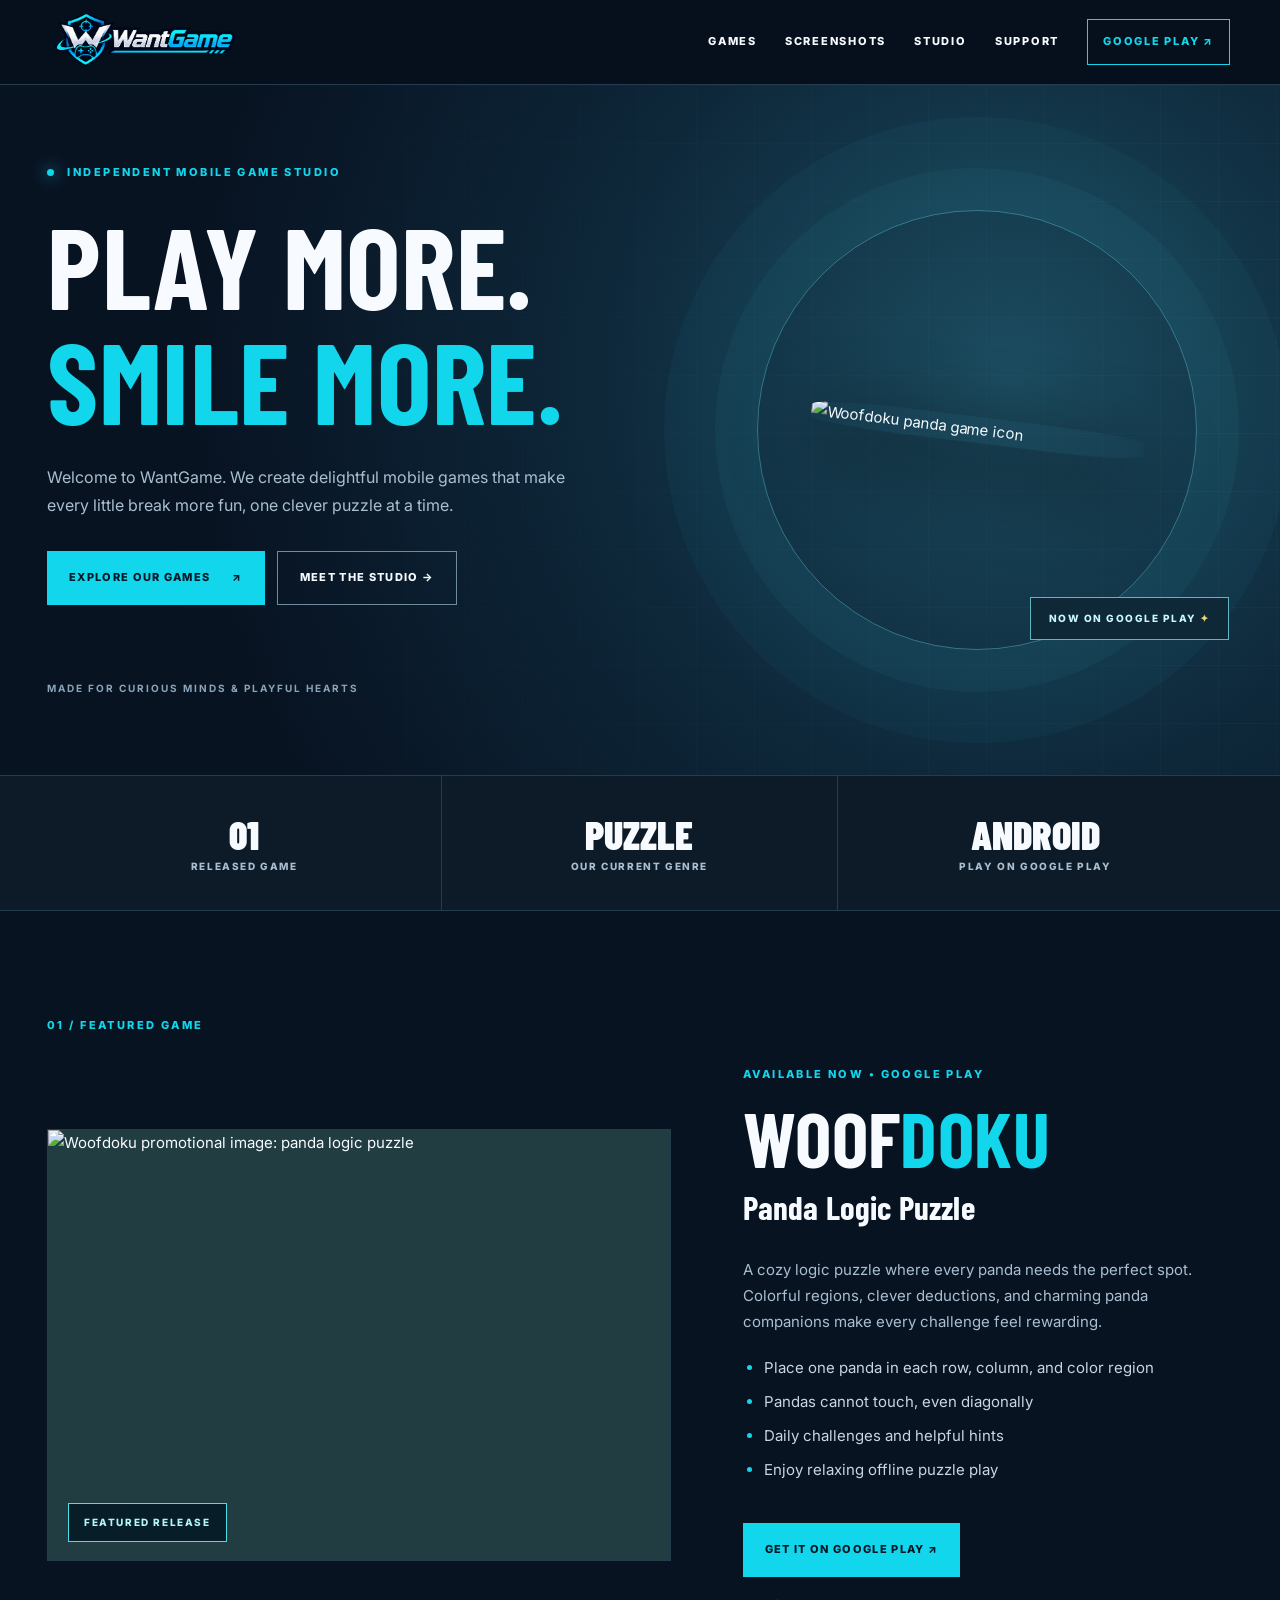
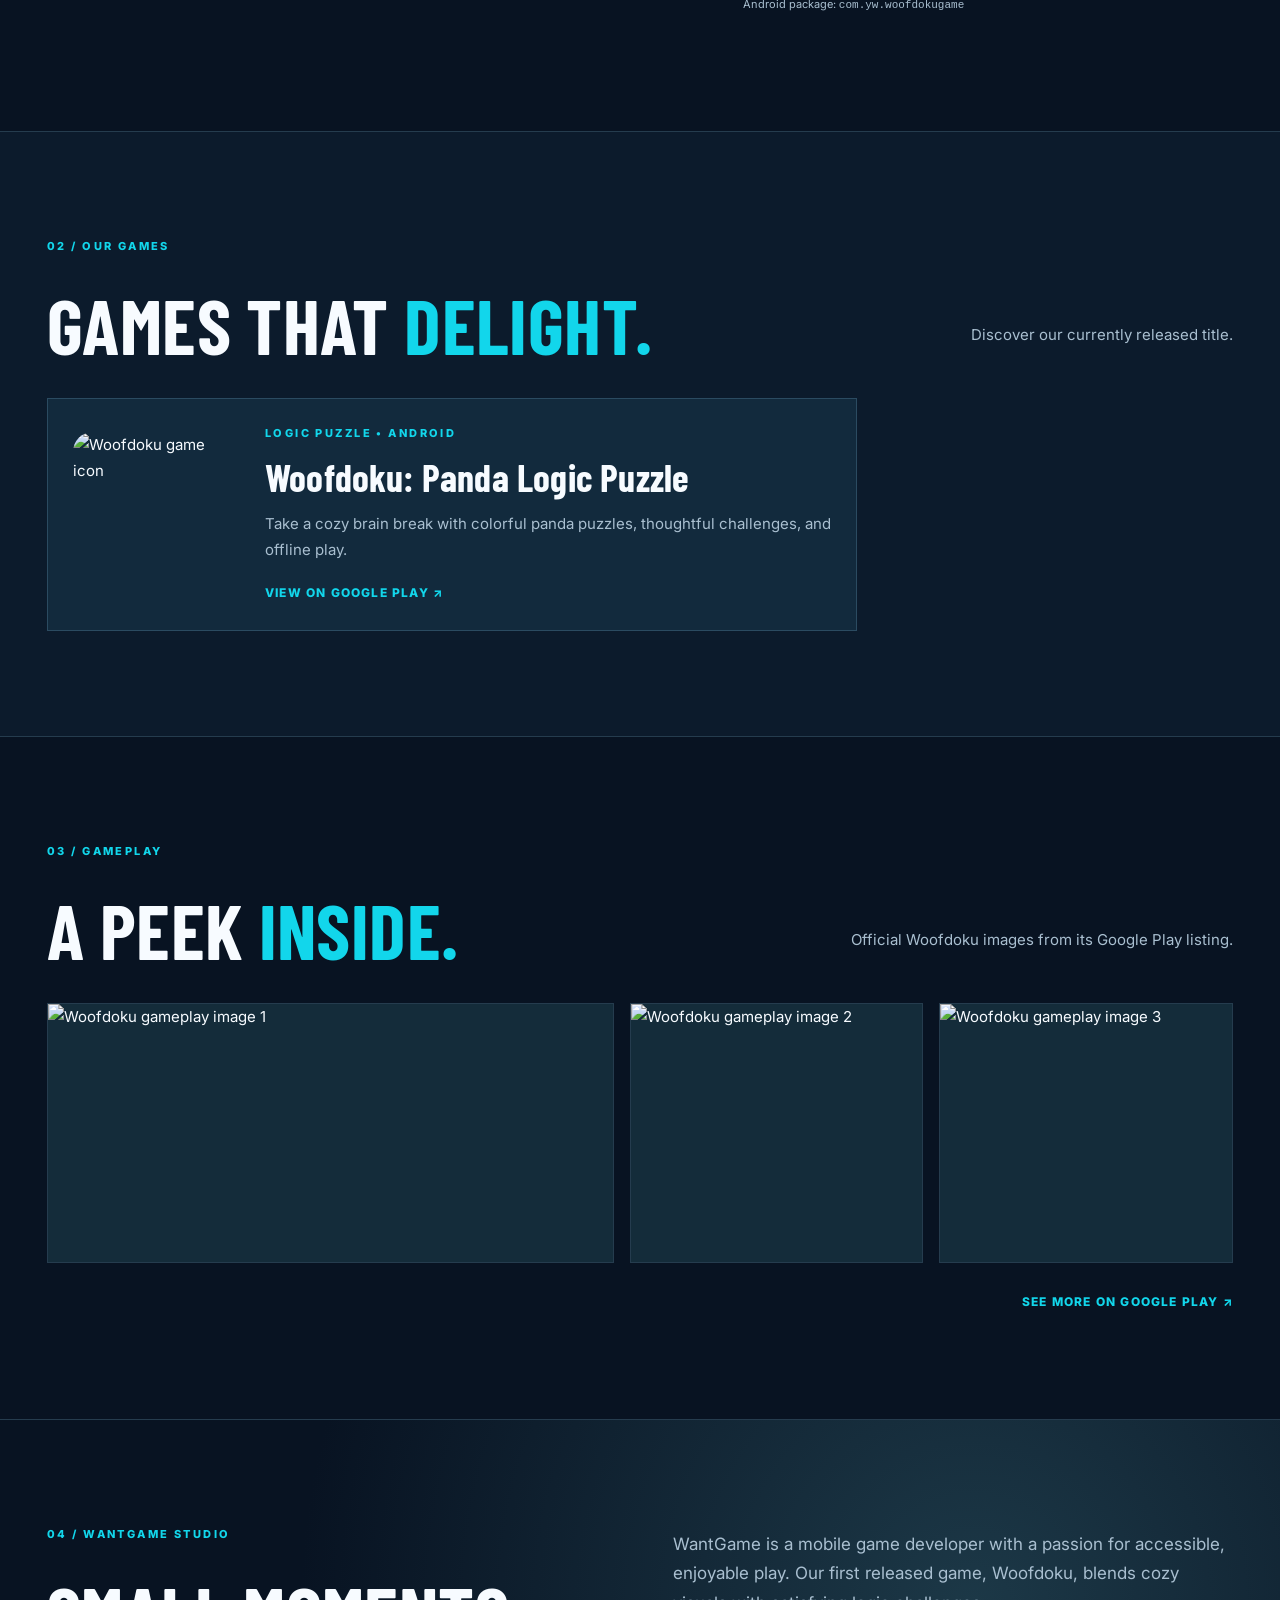
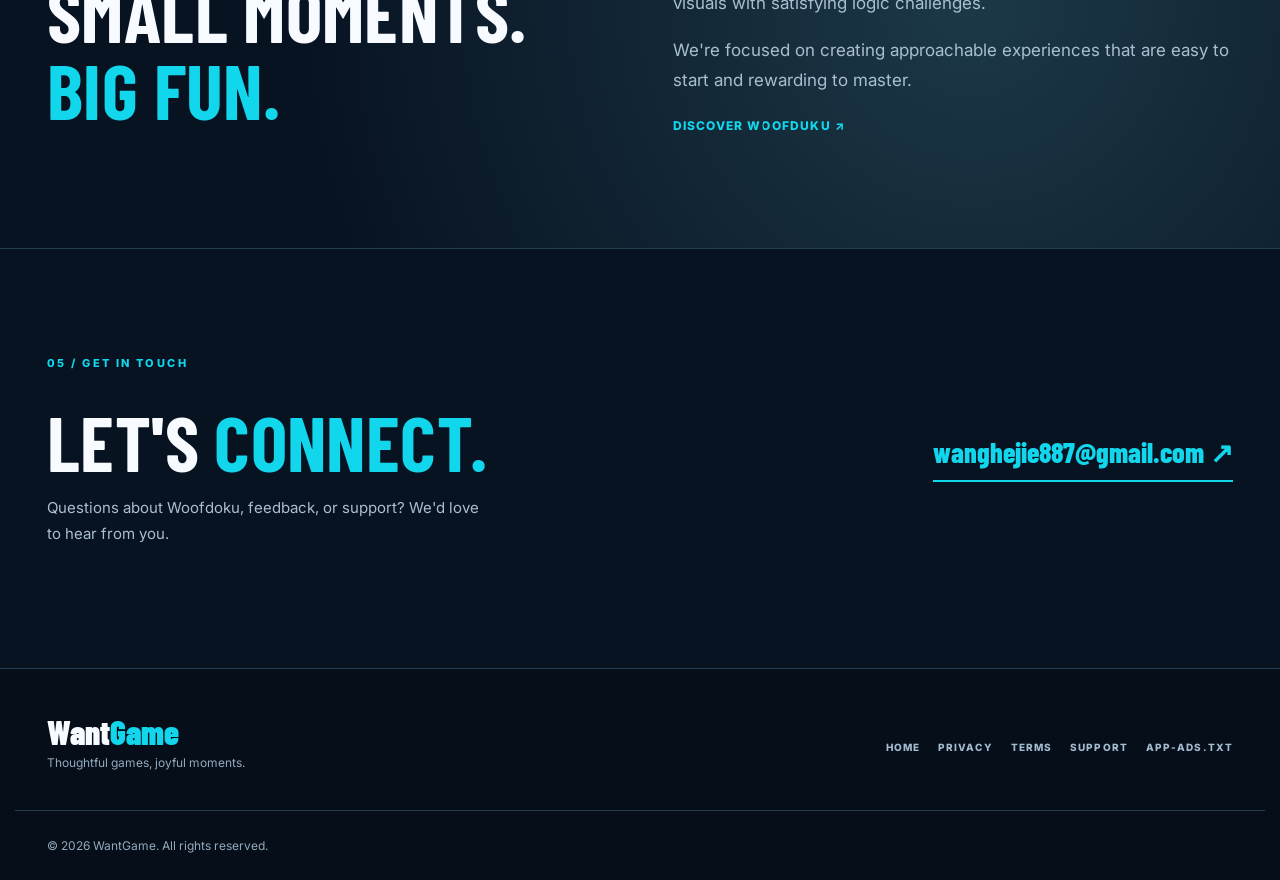
==== index.html @ 8f40163d "Add files via upload" ====
<!doctype html><html lang="en"><head><meta charset="utf-8"><meta name="viewport" content="width=device-width,initial-scale=1"><meta name="theme-color" content="#081322"><meta name="description" content="WantGame creates playful mobile experiences. Discover Woofdoku: Panda Logic Puzzle, available now on Google Play."><title>WantGame — Mobile Games Studio</title><link rel="icon" href="assets/wantgame-logo.png"><link rel="stylesheet" href="assets/style.css"></head><body><header class="header"><a class="brand" href="index.html" aria-label="WantGame Home"><img src="assets/wantgame-logo.png" alt="WantGame logo"></a><button class="menu-btn" aria-label="Toggle navigation" aria-expanded="false">☰</button><nav id="menu"><a href="index.html#games">GAMES</a><a href="index.html#screenshots">SCREENSHOTS</a><a href="index.html#studio">STUDIO</a><a href="support.html">SUPPORT</a><a class="nav-cta" href="https://play.google.com/store/apps/details?id=com.yw.woofdokugame" target="_blank" rel="noopener noreferrer">GOOGLE PLAY ↗</a></nav></header><main>
<section class="hero" id="home"><div class="hero-noise"></div><div class="container hero-layout"><div class="hero-copy"><div class="eyebrow"><span class="dot"></span> INDEPENDENT MOBILE GAME STUDIO</div><h1>PLAY MORE.<br><em>SMILE MORE.</em></h1><p>Welcome to WantGame. We create delightful mobile games that make every little break more fun, one clever puzzle at a time.</p><div class="actions"><a class="button primary" href="#games">EXPLORE OUR GAMES <span>↗</span></a><a class="button secondary" href="#studio">MEET THE STUDIO →</a></div><div class="hero-caption">MADE FOR CURIOUS MINDS & PLAYFUL HEARTS</div></div><div class="hero-showcase"><div class="showcase-halo"></div><img class="cover" src="https://play-lh.googleusercontent.com/SFpVuB3aOD3ZAGWGQE3UoTZkFj1Dj-hCVobQOX9DKkEL-b0Sbi3ZzQJIHQwmtD5xYpzw_mxFwizPTyfDHcxbZkU=w512-h512" alt="Woofdoku panda game icon"><div class="showcase-label">NOW ON GOOGLE PLAY <span>✦</span></div></div></div></section>
<section class="stats"><div class="container stats-row"><div><strong>01</strong><span>RELEASED GAME</span></div><div><strong>PUZZLE</strong><span>OUR CURRENT GENRE</span></div><div><strong>ANDROID</strong><span>PLAY ON GOOGLE PLAY</span></div></div></section>
<section class="section featured" id="games"><div class="container"><div class="sect-kicker">01 / FEATURED GAME</div><div class="featured-grid"><div class="feature-art"><img src="https://play-lh.googleusercontent.com/0LTJ6XDpfd63wPGRdqEBUVxee1r4nHmpJUb1i5Eu-xbIo0JK18eKOPEonf1TqsDZ4ElRa1M7v68shVk5vtDg=w1052-h592" alt="Woofdoku promotional image: panda logic puzzle" loading="lazy"><div class="art-stamp">FEATURED RELEASE</div></div><div class="feature-copy"><div class="mini-tag">AVAILABLE NOW • GOOGLE PLAY</div><h2>WOOF<em>DOKU</em></h2><h3>Panda Logic Puzzle</h3><p>A cozy logic puzzle where every panda needs the perfect spot. Colorful regions, clever deductions, and charming panda companions make every challenge feel rewarding.</p><ul><li>Place one panda in each row, column, and color region</li><li>Pandas cannot touch, even diagonally</li><li>Daily challenges and helpful hints</li><li>Enjoy relaxing offline puzzle play</li></ul><a class="button primary" href="https://play.google.com/store/apps/details?id=com.yw.woofdokugame" target="_blank" rel="noopener noreferrer">GET IT ON GOOGLE PLAY ↗</a><p class="package">Android package: <code>com.yw.woofdokugame</code></p></div></div></div></section>
<section class="section collection"><div class="container"><div class="sect-kicker">02 / OUR GAMES</div><div class="section-title"><h2>GAMES THAT <em>DELIGHT.</em></h2><p>Discover our currently released title.</p></div><div class="game-card"><img src="https://play-lh.googleusercontent.com/SFpVuB3aOD3ZAGWGQE3UoTZkFj1Dj-hCVobQOX9DKkEL-b0Sbi3ZzQJIHQwmtD5xYpzw_mxFwizPTyfDHcxbZkU=w512-h512" alt="Woofdoku game icon" loading="lazy"><div><div class="mini-tag">LOGIC PUZZLE • ANDROID</div><h3>Woofdoku: Panda Logic Puzzle</h3><p>Take a cozy brain break with colorful panda puzzles, thoughtful challenges, and offline play.</p><a href="https://play.google.com/store/apps/details?id=com.yw.woofdokugame" target="_blank" rel="noopener noreferrer">VIEW ON GOOGLE PLAY ↗</a></div></div></div></section>
<section class="section screens" id="screenshots"><div class="container"><div class="sect-kicker">03 / GAMEPLAY</div><div class="section-title"><h2>A PEEK <em>INSIDE.</em></h2><p>Official Woofdoku images from its Google Play listing.</p></div><div class="screen-row"><a href="https://play.google.com/store/apps/details?id=com.yw.woofdokugame" target="_blank" rel="noopener noreferrer"><img src="https://play-lh.googleusercontent.com/0LTJ6XDpfd63wPGRdqEBUVxee1r4nHmpJUb1i5Eu-xbIo0JK18eKOPEonf1TqsDZ4ElRa1M7v68shVk5vtDg=w1052-h592" alt="Woofdoku gameplay image 1" loading="lazy"></a><a href="https://play.google.com/store/apps/details?id=com.yw.woofdokugame" target="_blank" rel="noopener noreferrer"><img src="https://play-lh.googleusercontent.com/NX46ZTd2wgD00hXXiWAMB2W1C2Z9j5jCsGk-1FS7_DNtZDV-QwXTAHgqo81yft4qwOk8zjPeFmhyDS0DK0d9gQ=w526-h936" alt="Woofdoku gameplay image 2" loading="lazy"></a><a href="https://play.google.com/store/apps/details?id=com.yw.woofdokugame" target="_blank" rel="noopener noreferrer"><img src="https://play-lh.googleusercontent.com/ep9G8usW5AMLSe-vir6lS_CqpxgPagGM_WHwa6hG2IrfPdCpD4lAiBQARthh047oP2AEOGJBVthyAOjhWzaHLA=w526-h936" alt="Woofdoku gameplay image 3" loading="lazy"></a></div><div class="screens-footer"><a href="https://play.google.com/store/apps/details?id=com.yw.woofdokugame" target="_blank" rel="noopener noreferrer">SEE MORE ON GOOGLE PLAY ↗</a></div></div></section>
<section class="section studio" id="studio"><div class="container studio-grid"><div><div class="sect-kicker">04 / WANTGAME STUDIO</div><h2>SMALL MOMENTS.<br><em>BIG FUN.</em></h2></div><div><p>WantGame is a mobile game developer with a passion for accessible, enjoyable play. Our first released game, Woofdoku, blends cozy visuals with satisfying logic challenges.</p><p>We're focused on creating approachable experiences that are easy to start and rewarding to master.</p><a class="text-link" href="https://play.google.com/store/apps/details?id=com.yw.woofdokugame" target="_blank" rel="noopener noreferrer">DISCOVER WOOFDUKU ↗</a></div></div></section>
<section class="section contact"><div class="container contact-grid"><div><div class="sect-kicker">05 / GET IN TOUCH</div><h2>LET'S <em>CONNECT.</em></h2><p>Questions about Woofdoku, feedback, or support? We'd love to hear from you.</p></div><a class="email" href="mailto:wanghejie887@gmail.com">wanghejie887@gmail.com ↗</a></div></section>
</main><footer class="footer"><div class="container footer-grid"><div><div class="footer-logo">Want<span>Game</span></div><p>Thoughtful games, joyful moments.</p></div><div class="foot-links"><a href="index.html">HOME</a><a href="https://wantgame66.blogspot.com/2026/11/privacy-policy.html">PRIVACY</a><a href="terms.html">TERMS</a><a href="support.html">SUPPORT</a><a href="app-ads.txt">APP-ADS.TXT</a></div></div><div class="container foot-bottom">© <span id="year">2026</span> WantGame. All rights reserved.</div></footer><script src="assets/main.js"></script></body></html>
---- assets/style.css ----
@import url('https://fonts.googleapis.com/css2?family=Barlow+Condensed:wght@600;700;800;900&family=Inter:wght@400;500;600;700;800&display=swap');
:root{--bg:#081322;--panel:#102135;--muted:#a9bfd0;--accent:#12d6eb;--line:#253c4e;--white:#f7fbff}*{box-sizing:border-box}html{scroll-behavior:smooth;scroll-padding-top:90px}body{margin:0;background:var(--bg);color:var(--white);font:15px/1.75 Inter,Arial,sans-serif}a{color:inherit;text-decoration:none}img{max-width:100%}h1,h2,h3,p{margin-top:0}h1,h2,h3{font-family:'Barlow Condensed',Impact,sans-serif;line-height:1;letter-spacing:.005em}em{font-style:normal;color:var(--accent)}.container{max-width:1250px;margin:0 auto;padding:0 32px}.header{height:85px;display:flex;align-items:center;justify-content:space-between;padding:0 max(32px,calc((100vw - 1180px)/2));position:sticky;top:0;background:#07111dea;border-bottom:1px solid var(--line);backdrop-filter:blur(18px);z-index:30}.brand img{width:188px;height:63px;object-fit:contain}.header nav{display:flex;align-items:center;gap:28px}.header nav a{font-size:11px;letter-spacing:.16em;font-weight:800}.header nav a:hover,.text-link:hover{color:var(--accent)}.nav-cta{border:1px solid var(--accent);padding:12px 15px;color:var(--accent)}.menu-btn{display:none;border:0;background:none;color:white;font-size:25px}.hero{position:relative;overflow:hidden;background:radial-gradient(circle at 79% 42%,#1c4c60,#0d2638 40%,#081322 75%);border-bottom:1px solid var(--line)}.hero-noise{position:absolute;inset:0;opacity:.28;background-image:linear-gradient(#75cadb20 1px,transparent 1px),linear-gradient(90deg,#75cadb20 1px,transparent 1px);background-size:58px 58px;mask-image:linear-gradient(to right,transparent,#000)}.hero-layout{min-height:690px;display:grid;grid-template-columns:1.1fr .9fr;align-items:center;gap:50px;position:relative}.eyebrow,.sect-kicker,.mini-tag{font-size:11px;font-weight:800;letter-spacing:.22em;color:var(--accent)}.dot{display:inline-block;width:7px;height:7px;border-radius:50%;background:var(--accent);margin-right:9px;box-shadow:0 0 15px var(--accent)}h1{font-size:clamp(74px,9vw,134px);margin:25px 0}.hero-copy p{max-width:530px;color:var(--muted);font-size:16px}.actions{display:flex;flex-wrap:wrap;gap:12px;margin-top:32px}.button{padding:15px 22px;min-height:54px;display:inline-flex;align-items:center;gap:22px;font-weight:800;font-size:11px;letter-spacing:.12em;transition:transform .2s}.button:hover{transform:translateY(-3px)}.primary{background:var(--accent);color:#061826}.secondary{border:1px solid #718b9f}.hero-caption{font-size:10px;font-weight:700;letter-spacing:.2em;color:#8aa5b9;margin-top:75px}.hero-showcase{position:relative;display:grid;place-items:center;min-height:500px}.showcase-halo{position:absolute;width:440px;height:440px;border:1px solid #68daeb66;border-radius:50%;box-shadow:0 0 0 42px #49d8eb0c,0 0 0 93px #49d8eb09}.cover{position:relative;width:min(75%,335px);border-radius:28%;box-shadow:0 25px 80px #000a;transform:rotate(7deg)}.showcase-label{position:absolute;bottom:40px;right:4px;background:#0e2838;border:1px solid #5fb6c1;color:#c8f9fd;padding:12px 18px;font-weight:800;font-size:10px;letter-spacing:.15em}.showcase-label span{color:#e9d977}.stats{background:#0d1b29;border-bottom:1px solid var(--line)}.stats-row{display:grid;grid-template-columns:repeat(3,1fr)}.stats-row>div{padding:34px 12px;display:flex;align-items:center;justify-content:center;flex-direction:column;border-right:1px solid var(--line)}.stats-row>div:last-child{border:0}.stats-row strong{font:900 40px 'Barlow Condensed',Impact,sans-serif}.stats-row span{color:var(--muted);font-size:10px;font-weight:800;letter-spacing:.16em}.section{padding:105px 0}.sect-kicker{margin-bottom:30px}.featured-grid{display:grid;grid-template-columns:1.12fr .88fr;align-items:center;gap:72px}.feature-art{position:relative;background:#213d42;border:1px solid var(--line);min-height:430px;display:grid;place-items:center;overflow:hidden}.feature-art>img{width:100%;height:100%;min-height:430px;object-fit:cover}.art-stamp{position:absolute;bottom:18px;left:20px;background:#041923dd;border:1px solid #4edbea;padding:10px 15px;color:#b1f6fa;font-weight:800;font-size:10px;letter-spacing:.16em}.feature-copy h2,.section-title h2,.studio-grid h2,.contact-grid h2{font-size:clamp(62px,6vw,93px);margin:15px 0}.feature-copy h3{font-size:33px}.feature-copy p,.section-title p,.studio-grid p,.contact-grid p{color:var(--muted)}.feature-copy ul{padding-left:21px;color:#c8d6e2}.feature-copy li{padding:4px 0}.feature-copy li::marker{color:var(--accent)}.feature-copy .button{margin-top:20px}.package{font-size:11px;margin-top:18px;overflow-wrap:anywhere}.collection{background:#0c1b2c;border-top:1px solid var(--line);border-bottom:1px solid var(--line)}.section-title{display:flex;align-items:end;justify-content:space-between;gap:20px;margin-bottom:35px}.section-title h2{margin:0}.game-card{display:flex;gap:27px;align-items:center;background:#122a3d;border:1px solid #2b4b61;padding:25px;max-width:810px}.game-card>img{width:190px;aspect-ratio:1;object-fit:cover;border-radius:20px}.game-card h3{font-size:38px;margin:15px 0}.game-card p{color:var(--muted)}.game-card a,.screens-footer a,.text-link{color:var(--accent);font-size:12px;font-weight:800;letter-spacing:.1em}.screen-row{display:grid;grid-template-columns:1.35fr .7fr .7fr;gap:16px;align-items:stretch}.screen-row a{display:block;background:#142c3a;min-height:260px;overflow:hidden;border:1px solid var(--line)}.screen-row img{width:100%;height:100%;object-fit:contain;display:block}.screens-footer{padding-top:25px;text-align:right}.studio{background:radial-gradient(circle at 76% 43%,#1c3847,#081322 67%);border-top:1px solid var(--line);border-bottom:1px solid var(--line)}.studio-grid{display:grid;grid-template-columns:1fr 1fr;gap:65px;align-items:center}.studio-grid p{font-size:17px}.contact-grid{display:flex;align-items:center;justify-content:space-between;gap:40px}.contact-grid p{max-width:440px}.email{font:800 clamp(18px,2.3vw,28px) 'Barlow Condensed',sans-serif;color:var(--accent);border-bottom:2px solid var(--accent);overflow-wrap:anywhere;padding-bottom:10px}.footer{background:#050e19;border-top:1px solid var(--line);padding:43px 0 25px}.footer-grid{display:flex;justify-content:space-between;align-items:center;gap:20px}.footer-logo{font:900 33px 'Barlow Condensed',Impact,sans-serif}.footer-logo span{color:var(--accent)}.footer p,.foot-bottom{font-size:12px;color:#94aabd}.foot-links{display:flex;flex-wrap:wrap;gap:18px}.foot-links a{font-size:10px;font-weight:800;letter-spacing:.11em;color:#a3bbce}.foot-bottom{border-top:1px solid var(--line);padding-top:24px;margin-top:25px}.legal{max-width:880px;padding-top:85px;padding-bottom:110px;min-height:65vh}.legal h1{font-size:clamp(50px,8vw,85px);margin:15px 0 35px}.legal h2{font-size:31px;margin-top:32px}.legal p,.legal li{color:#b7c8d6}.legal a{color:var(--accent);text-decoration:underline}.notice{background:#173245;border-left:3px solid var(--accent);padding:18px;margin:25px 0}.legal code{word-break:break-word}.legal ul{padding-left:22px}@media(max-width:900px){.header nav{gap:13px}.header nav a{font-size:10px}.featured-grid{gap:30px}.showcase-halo{width:330px;height:330px}}@media(max-width:720px){.container{padding:0 22px}.header{height:70px;padding:0 22px}.brand img{width:156px}.menu-btn{display:block}.header nav{display:none;position:absolute;top:70px;left:0;right:0;background:#081928;padding:22px;flex-direction:column;align-items:stretch;border-bottom:1px solid var(--line)}.header nav.open{display:flex}.hero-layout{grid-template-columns:1fr;gap:0;padding-top:65px;padding-bottom:45px}.hero h1{font-size:clamp(66px,13vw,100px)}.hero-showcase{min-height:310px}.showcase-halo{width:240px;height:240px}.cover{width:215px}.showcase-label{bottom:8px}.hero-caption{margin-top:45px}.stats-row strong{font-size:28px}.stats-row span{font-size:8px;text-align:center}.section{padding:70px 0}.featured-grid,.studio-grid{grid-template-columns:1fr;gap:32px}.feature-art,.feature-art>img{min-height:250px}.section-title{align-items:start;flex-direction:column}.section-title h2,.feature-copy h2,.studio-grid h2,.contact-grid h2{font-size:62px}.game-card{flex-direction:column;align-items:start}.game-card>img{width:135px}.screen-row{grid-template-columns:1fr 1fr}.screen-row a:first-child{grid-column:1/-1}.contact-grid,.footer-grid{flex-direction:column;align-items:start}.contact-grid{gap:12px}.footer-grid{gap:27px}.legal{padding-top:50px}}@media(prefers-reduced-motion:reduce){html{scroll-behavior:auto}*{transition:none!important}}
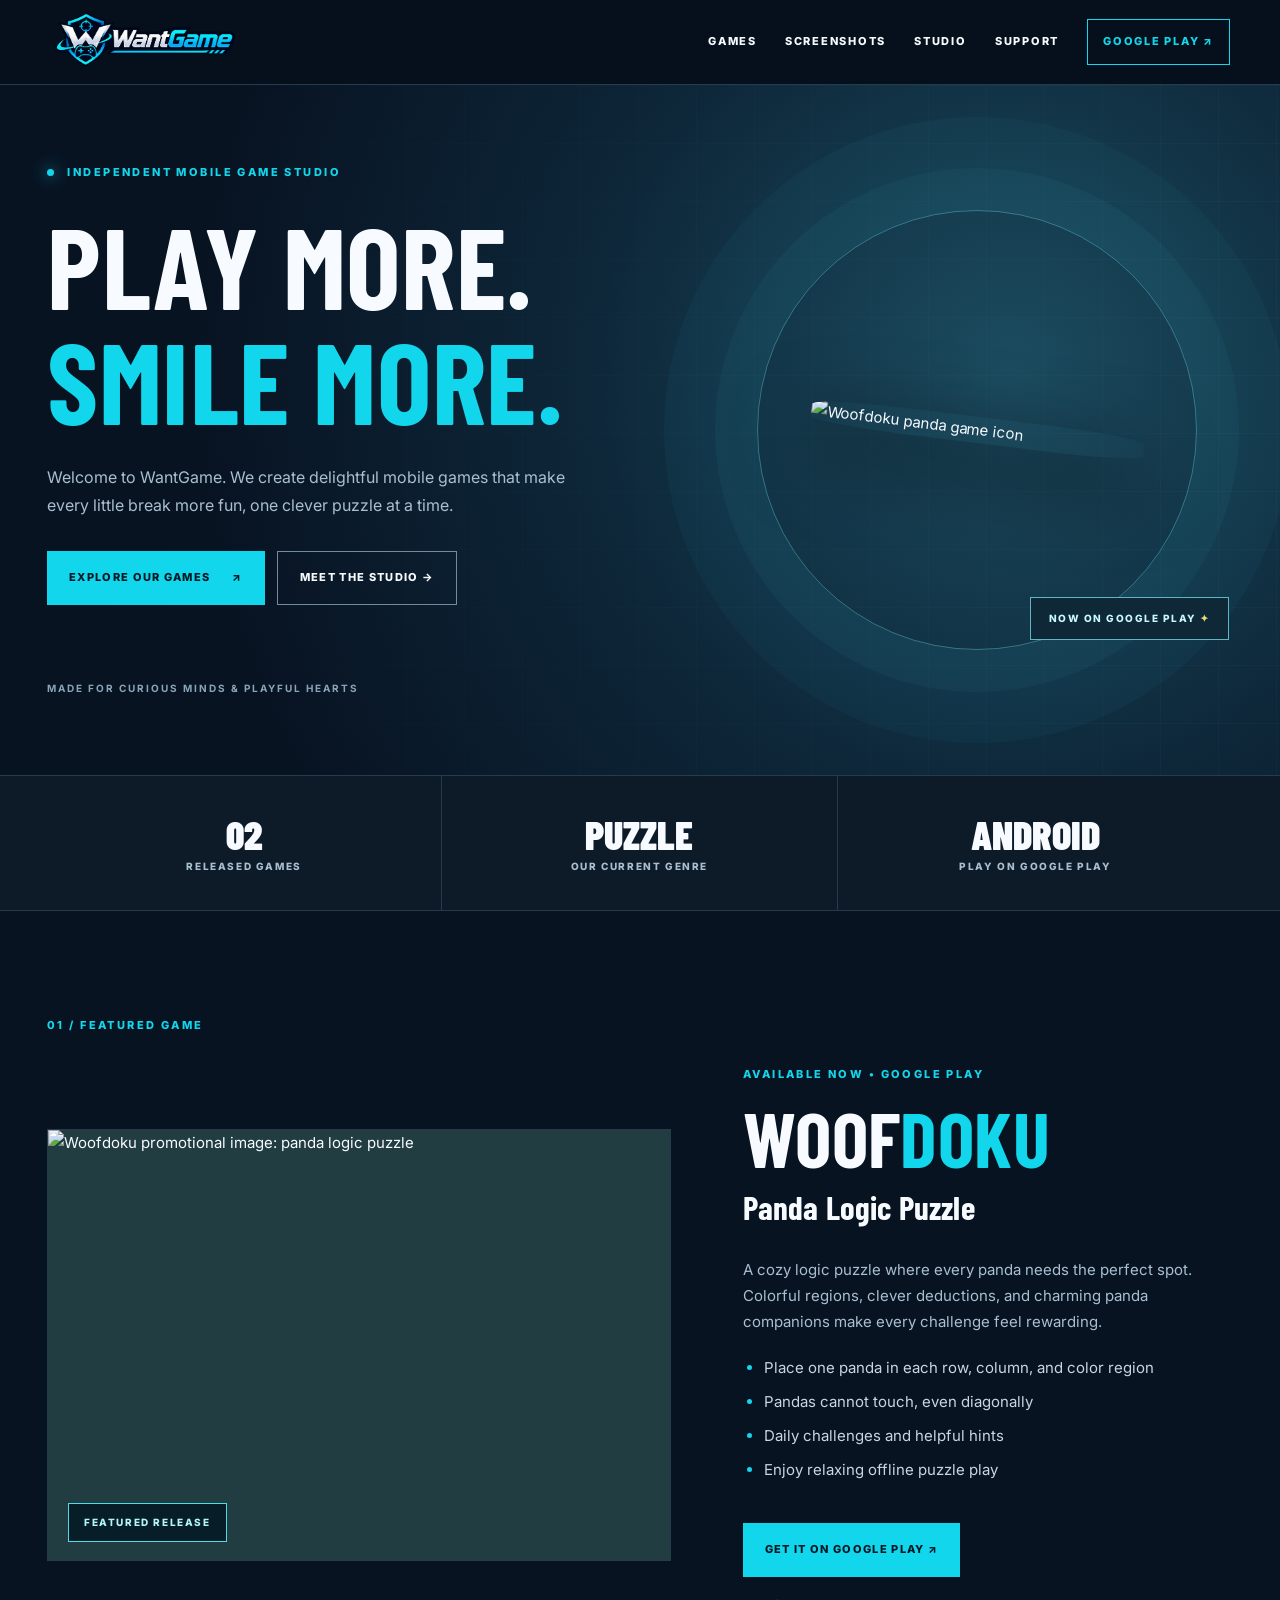
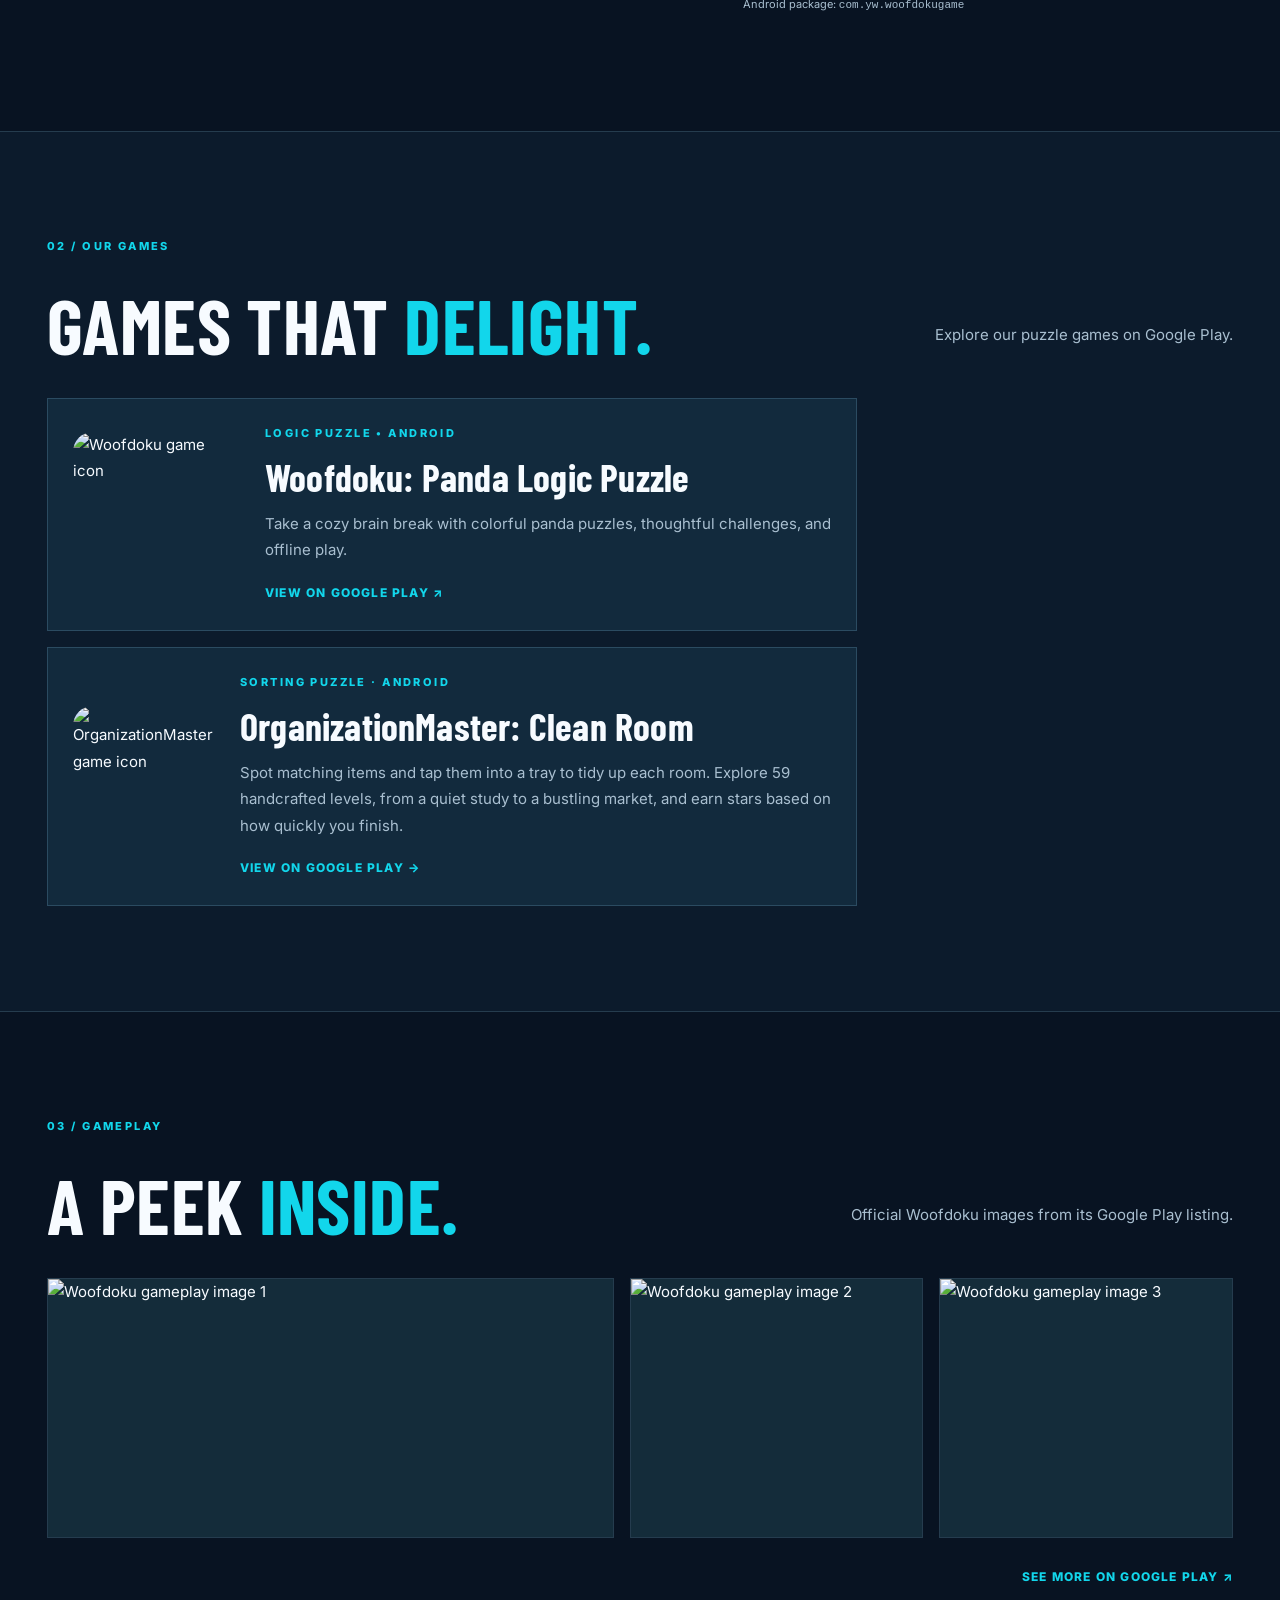
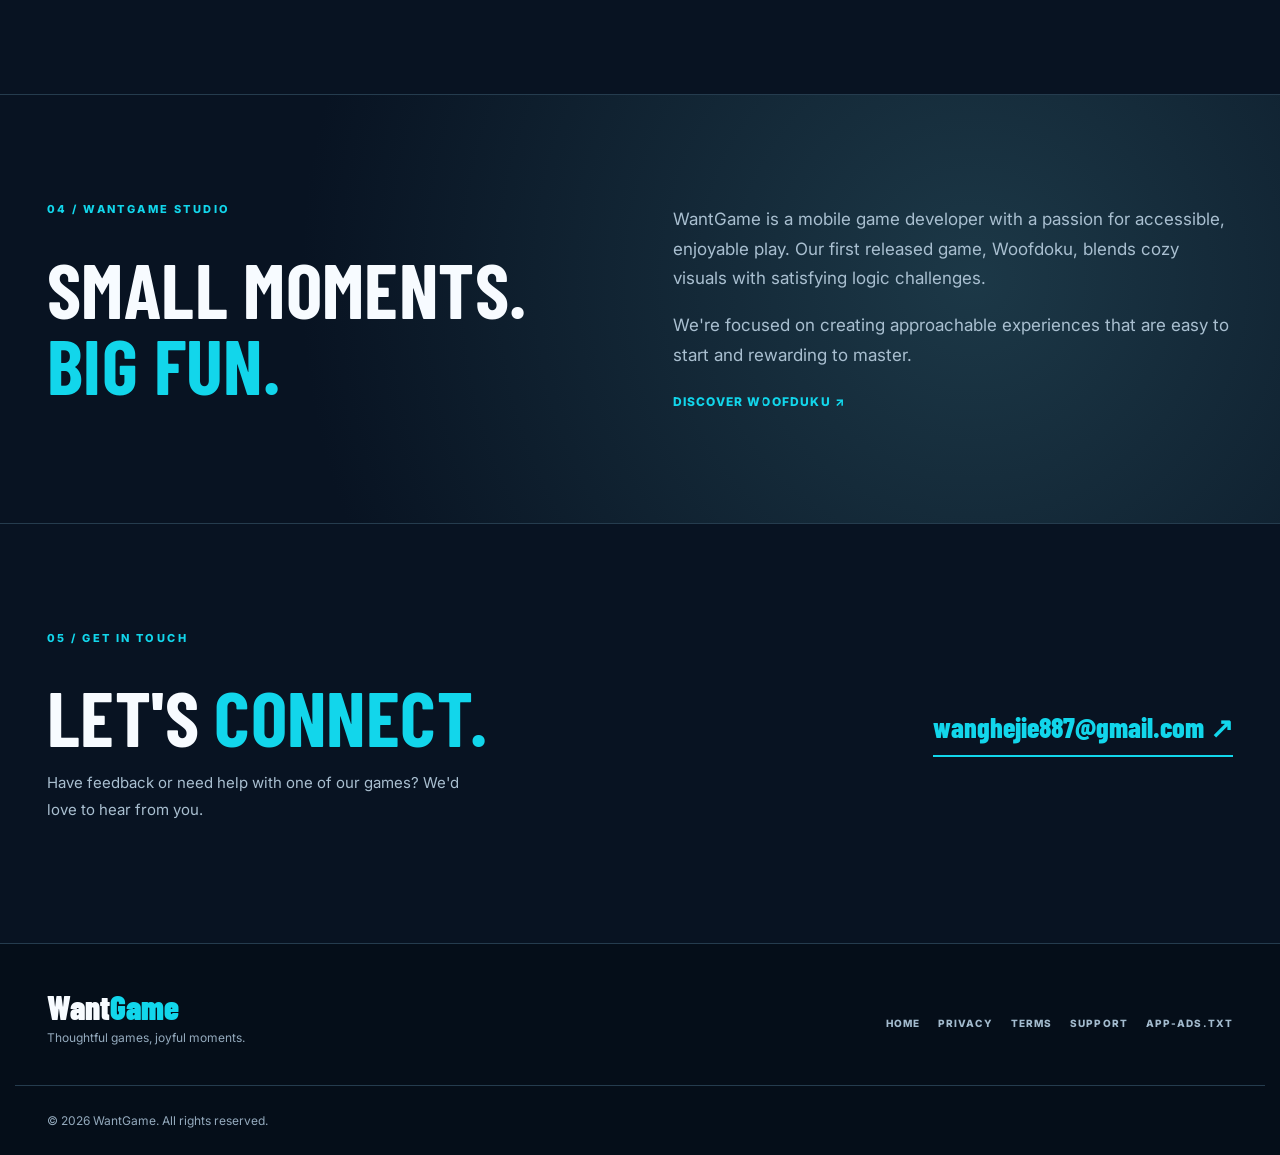
==== commit 9da361d5: "11" ====
--- a/index.html
+++ b/index.html
@@ -1,9 +1,19 @@
-<!doctype html><html lang="en"><head><meta charset="utf-8"><meta name="viewport" content="width=device-width,initial-scale=1"><meta name="theme-color" content="#081322"><meta name="description" content="WantGame creates playful mobile experiences. Discover Woofdoku: Panda Logic Puzzle, available now on Google Play."><title>WantGame — Mobile Games Studio</title><link rel="icon" href="assets/wantgame-logo.png"><link rel="stylesheet" href="assets/style.css"></head><body><header class="header"><a class="brand" href="index.html" aria-label="WantGame Home"><img src="assets/wantgame-logo.png" alt="WantGame logo"></a><button class="menu-btn" aria-label="Toggle navigation" aria-expanded="false">☰</button><nav id="menu"><a href="index.html#games">GAMES</a><a href="index.html#screenshots">SCREENSHOTS</a><a href="index.html#studio">STUDIO</a><a href="support.html">SUPPORT</a><a class="nav-cta" href="https://play.google.com/store/apps/details?id=com.yw.woofdokugame" target="_blank" rel="noopener noreferrer">GOOGLE PLAY ↗</a></nav></header><main>
+<!doctype html><html lang="en"><head><meta charset="utf-8"><meta name="viewport" content="width=device-width,initial-scale=1"><meta name="theme-color" content="#081322"><meta name="description" content="Discover WantGame mobile puzzles on Google Play, including Woofdoku: Panda Logic Puzzle and OrganizationMaster: Clean Room."><title>WantGame — Mobile Games Studio</title><link rel="icon" href="assets/wantgame-logo.png"><link rel="stylesheet" href="assets/style.css"></head><body><header class="header"><a class="brand" href="index.html" aria-label="WantGame Home"><img src="assets/wantgame-logo.png" alt="WantGame logo"></a><button class="menu-btn" aria-label="Toggle navigation" aria-expanded="false">☰</button><nav id="menu"><a href="index.html#games">GAMES</a><a href="index.html#screenshots">SCREENSHOTS</a><a href="index.html#studio">STUDIO</a><a href="support.html">SUPPORT</a><a class="nav-cta" href="https://play.google.com/store/apps/details?id=com.yw.woofdokugame" target="_blank" rel="noopener noreferrer">GOOGLE PLAY ↗</a></nav></header><main>
 <section class="hero" id="home"><div class="hero-noise"></div><div class="container hero-layout"><div class="hero-copy"><div class="eyebrow"><span class="dot"></span> INDEPENDENT MOBILE GAME STUDIO</div><h1>PLAY MORE.<br><em>SMILE MORE.</em></h1><p>Welcome to WantGame. We create delightful mobile games that make every little break more fun, one clever puzzle at a time.</p><div class="actions"><a class="button primary" href="#games">EXPLORE OUR GAMES <span>↗</span></a><a class="button secondary" href="#studio">MEET THE STUDIO →</a></div><div class="hero-caption">MADE FOR CURIOUS MINDS & PLAYFUL HEARTS</div></div><div class="hero-showcase"><div class="showcase-halo"></div><img class="cover" src="https://play-lh.googleusercontent.com/SFpVuB3aOD3ZAGWGQE3UoTZkFj1Dj-hCVobQOX9DKkEL-b0Sbi3ZzQJIHQwmtD5xYpzw_mxFwizPTyfDHcxbZkU=w512-h512" alt="Woofdoku panda game icon"><div class="showcase-label">NOW ON GOOGLE PLAY <span>✦</span></div></div></div></section>
-<section class="stats"><div class="container stats-row"><div><strong>01</strong><span>RELEASED GAME</span></div><div><strong>PUZZLE</strong><span>OUR CURRENT GENRE</span></div><div><strong>ANDROID</strong><span>PLAY ON GOOGLE PLAY</span></div></div></section>
+<section class="stats"><div class="container stats-row"><div><strong>02</strong><span>RELEASED GAMES</span></div><div><strong>PUZZLE</strong><span>OUR CURRENT GENRE</span></div><div><strong>ANDROID</strong><span>PLAY ON GOOGLE PLAY</span></div></div></section>
 <section class="section featured" id="games"><div class="container"><div class="sect-kicker">01 / FEATURED GAME</div><div class="featured-grid"><div class="feature-art"><img src="https://play-lh.googleusercontent.com/0LTJ6XDpfd63wPGRdqEBUVxee1r4nHmpJUb1i5Eu-xbIo0JK18eKOPEonf1TqsDZ4ElRa1M7v68shVk5vtDg=w1052-h592" alt="Woofdoku promotional image: panda logic puzzle" loading="lazy"><div class="art-stamp">FEATURED RELEASE</div></div><div class="feature-copy"><div class="mini-tag">AVAILABLE NOW • GOOGLE PLAY</div><h2>WOOF<em>DOKU</em></h2><h3>Panda Logic Puzzle</h3><p>A cozy logic puzzle where every panda needs the perfect spot. Colorful regions, clever deductions, and charming panda companions make every challenge feel rewarding.</p><ul><li>Place one panda in each row, column, and color region</li><li>Pandas cannot touch, even diagonally</li><li>Daily challenges and helpful hints</li><li>Enjoy relaxing offline puzzle play</li></ul><a class="button primary" href="https://play.google.com/store/apps/details?id=com.yw.woofdokugame" target="_blank" rel="noopener noreferrer">GET IT ON GOOGLE PLAY ↗</a><p class="package">Android package: <code>com.yw.woofdokugame</code></p></div></div></div></section>
-<section class="section collection"><div class="container"><div class="sect-kicker">02 / OUR GAMES</div><div class="section-title"><h2>GAMES THAT <em>DELIGHT.</em></h2><p>Discover our currently released title.</p></div><div class="game-card"><img src="https://play-lh.googleusercontent.com/SFpVuB3aOD3ZAGWGQE3UoTZkFj1Dj-hCVobQOX9DKkEL-b0Sbi3ZzQJIHQwmtD5xYpzw_mxFwizPTyfDHcxbZkU=w512-h512" alt="Woofdoku game icon" loading="lazy"><div><div class="mini-tag">LOGIC PUZZLE • ANDROID</div><h3>Woofdoku: Panda Logic Puzzle</h3><p>Take a cozy brain break with colorful panda puzzles, thoughtful challenges, and offline play.</p><a href="https://play.google.com/store/apps/details?id=com.yw.woofdokugame" target="_blank" rel="noopener noreferrer">VIEW ON GOOGLE PLAY ↗</a></div></div></div></section>
+<section class="section collection"><div class="container"><div class="sect-kicker">02 / OUR GAMES</div><div class="section-title"><h2>GAMES THAT <em>DELIGHT.</em></h2><p>Explore our puzzle games on Google Play.</p></div><div class="game-card"><img src="https://play-lh.googleusercontent.com/SFpVuB3aOD3ZAGWGQE3UoTZkFj1Dj-hCVobQOX9DKkEL-b0Sbi3ZzQJIHQwmtD5xYpzw_mxFwizPTyfDHcxbZkU=w512-h512" alt="Woofdoku game icon" loading="lazy"><div><div class="mini-tag">LOGIC PUZZLE • ANDROID</div><h3>Woofdoku: Panda Logic Puzzle</h3><p>Take a cozy brain break with colorful panda puzzles, thoughtful challenges, and offline play.</p><a href="https://play.google.com/store/apps/details?id=com.yw.woofdokugame" target="_blank" rel="noopener noreferrer">VIEW ON GOOGLE PLAY ↗</a></div></div>
+  <article class="game-card">
+    <img src="https://play-lh.googleusercontent.com/0JxNAGl7Ez9okFPhRMt5hBof2qzMiZ79QItRlR8TbqWG2iwx2xXd_EeKzpUONs0Cm5tyRXfeylmivk-cxzhiyg=w512-h512" alt="OrganizationMaster game icon" loading="lazy">
+    <div>
+      <div class="mini-tag">SORTING PUZZLE &middot; ANDROID</div>
+      <h3>OrganizationMaster: Clean Room</h3>
+      <p>Spot matching items and tap them into a tray to tidy up each room. Explore 59 handcrafted levels, from a quiet study to a bustling market, and earn stars based on how quickly you finish.</p>
+      <a href="https://play.google.com/store/apps/details?id=com.yw.organizationmaster" target="_blank" rel="noopener noreferrer" aria-label="View OrganizationMaster: Clean Room on Google Play">VIEW ON GOOGLE PLAY &rarr;</a>
+    </div>
+  </article>
+</div></section>
 <section class="section screens" id="screenshots"><div class="container"><div class="sect-kicker">03 / GAMEPLAY</div><div class="section-title"><h2>A PEEK <em>INSIDE.</em></h2><p>Official Woofdoku images from its Google Play listing.</p></div><div class="screen-row"><a href="https://play.google.com/store/apps/details?id=com.yw.woofdokugame" target="_blank" rel="noopener noreferrer"><img src="https://play-lh.googleusercontent.com/0LTJ6XDpfd63wPGRdqEBUVxee1r4nHmpJUb1i5Eu-xbIo0JK18eKOPEonf1TqsDZ4ElRa1M7v68shVk5vtDg=w1052-h592" alt="Woofdoku gameplay image 1" loading="lazy"></a><a href="https://play.google.com/store/apps/details?id=com.yw.woofdokugame" target="_blank" rel="noopener noreferrer"><img src="https://play-lh.googleusercontent.com/NX46ZTd2wgD00hXXiWAMB2W1C2Z9j5jCsGk-1FS7_DNtZDV-QwXTAHgqo81yft4qwOk8zjPeFmhyDS0DK0d9gQ=w526-h936" alt="Woofdoku gameplay image 2" loading="lazy"></a><a href="https://play.google.com/store/apps/details?id=com.yw.woofdokugame" target="_blank" rel="noopener noreferrer"><img src="https://play-lh.googleusercontent.com/ep9G8usW5AMLSe-vir6lS_CqpxgPagGM_WHwa6hG2IrfPdCpD4lAiBQARthh047oP2AEOGJBVthyAOjhWzaHLA=w526-h936" alt="Woofdoku gameplay image 3" loading="lazy"></a></div><div class="screens-footer"><a href="https://play.google.com/store/apps/details?id=com.yw.woofdokugame" target="_blank" rel="noopener noreferrer">SEE MORE ON GOOGLE PLAY ↗</a></div></div></section>
 <section class="section studio" id="studio"><div class="container studio-grid"><div><div class="sect-kicker">04 / WANTGAME STUDIO</div><h2>SMALL MOMENTS.<br><em>BIG FUN.</em></h2></div><div><p>WantGame is a mobile game developer with a passion for accessible, enjoyable play. Our first released game, Woofdoku, blends cozy visuals with satisfying logic challenges.</p><p>We're focused on creating approachable experiences that are easy to start and rewarding to master.</p><a class="text-link" href="https://play.google.com/store/apps/details?id=com.yw.woofdokugame" target="_blank" rel="noopener noreferrer">DISCOVER WOOFDUKU ↗</a></div></div></section>
-<section class="section contact"><div class="container contact-grid"><div><div class="sect-kicker">05 / GET IN TOUCH</div><h2>LET'S <em>CONNECT.</em></h2><p>Questions about Woofdoku, feedback, or support? We'd love to hear from you.</p></div><a class="email" href="mailto:wanghejie887@gmail.com">wanghejie887@gmail.com ↗</a></div></section>
+<section class="section contact"><div class="container contact-grid"><div><div class="sect-kicker">05 / GET IN TOUCH</div><h2>LET'S <em>CONNECT.</em></h2><p>Have feedback or need help with one of our games? We'd love to hear from you.</p></div><a class="email" href="mailto:wanghejie887@gmail.com">wanghejie887@gmail.com ↗</a></div></section>
 </main><footer class="footer"><div class="container footer-grid"><div><div class="footer-logo">Want<span>Game</span></div><p>Thoughtful games, joyful moments.</p></div><div class="foot-links"><a href="index.html">HOME</a><a href="https://wantgame66.blogspot.com/2026/11/privacy-policy.html">PRIVACY</a><a href="terms.html">TERMS</a><a href="support.html">SUPPORT</a><a href="app-ads.txt">APP-ADS.TXT</a></div></div><div class="container foot-bottom">© <span id="year">2026</span> WantGame. All rights reserved.</div></footer><script src="assets/main.js"></script></body></html>
--- a/assets/style.css
+++ b/assets/style.css
@@ -1,2 +1,3 @@
 @import url('https://fonts.googleapis.com/css2?family=Barlow+Condensed:wght@600;700;800;900&family=Inter:wght@400;500;600;700;800&display=swap');
-:root{--bg:#081322;--panel:#102135;--muted:#a9bfd0;--accent:#12d6eb;--line:#253c4e;--white:#f7fbff}*{box-sizing:border-box}html{scroll-behavior:smooth;scroll-padding-top:90px}body{margin:0;background:var(--bg);color:var(--white);font:15px/1.75 Inter,Arial,sans-serif}a{color:inherit;text-decoration:none}img{max-width:100%}h1,h2,h3,p{margin-top:0}h1,h2,h3{font-family:'Barlow Condensed',Impact,sans-serif;line-height:1;letter-spacing:.005em}em{font-style:normal;color:var(--accent)}.container{max-width:1250px;margin:0 auto;padding:0 32px}.header{height:85px;display:flex;align-items:center;justify-content:space-between;padding:0 max(32px,calc((100vw - 1180px)/2));position:sticky;top:0;background:#07111dea;border-bottom:1px solid var(--line);backdrop-filter:blur(18px);z-index:30}.brand img{width:188px;height:63px;object-fit:contain}.header nav{display:flex;align-items:center;gap:28px}.header nav a{font-size:11px;letter-spacing:.16em;font-weight:800}.header nav a:hover,.text-link:hover{color:var(--accent)}.nav-cta{border:1px solid var(--accent);padding:12px 15px;color:var(--accent)}.menu-btn{display:none;border:0;background:none;color:white;font-size:25px}.hero{position:relative;overflow:hidden;background:radial-gradient(circle at 79% 42%,#1c4c60,#0d2638 40%,#081322 75%);border-bottom:1px solid var(--line)}.hero-noise{position:absolute;inset:0;opacity:.28;background-image:linear-gradient(#75cadb20 1px,transparent 1px),linear-gradient(90deg,#75cadb20 1px,transparent 1px);background-size:58px 58px;mask-image:linear-gradient(to right,transparent,#000)}.hero-layout{min-height:690px;display:grid;grid-template-columns:1.1fr .9fr;align-items:center;gap:50px;position:relative}.eyebrow,.sect-kicker,.mini-tag{font-size:11px;font-weight:800;letter-spacing:.22em;color:var(--accent)}.dot{display:inline-block;width:7px;height:7px;border-radius:50%;background:var(--accent);margin-right:9px;box-shadow:0 0 15px var(--accent)}h1{font-size:clamp(74px,9vw,134px);margin:25px 0}.hero-copy p{max-width:530px;color:var(--muted);font-size:16px}.actions{display:flex;flex-wrap:wrap;gap:12px;margin-top:32px}.button{padding:15px 22px;min-height:54px;display:inline-flex;align-items:center;gap:22px;font-weight:800;font-size:11px;letter-spacing:.12em;transition:transform .2s}.button:hover{transform:translateY(-3px)}.primary{background:var(--accent);color:#061826}.secondary{border:1px solid #718b9f}.hero-caption{font-size:10px;font-weight:700;letter-spacing:.2em;color:#8aa5b9;margin-top:75px}.hero-showcase{position:relative;display:grid;place-items:center;min-height:500px}.showcase-halo{position:absolute;width:440px;height:440px;border:1px solid #68daeb66;border-radius:50%;box-shadow:0 0 0 42px #49d8eb0c,0 0 0 93px #49d8eb09}.cover{position:relative;width:min(75%,335px);border-radius:28%;box-shadow:0 25px 80px #000a;transform:rotate(7deg)}.showcase-label{position:absolute;bottom:40px;right:4px;background:#0e2838;border:1px solid #5fb6c1;color:#c8f9fd;padding:12px 18px;font-weight:800;font-size:10px;letter-spacing:.15em}.showcase-label span{color:#e9d977}.stats{background:#0d1b29;border-bottom:1px solid var(--line)}.stats-row{display:grid;grid-template-columns:repeat(3,1fr)}.stats-row>div{padding:34px 12px;display:flex;align-items:center;justify-content:center;flex-direction:column;border-right:1px solid var(--line)}.stats-row>div:last-child{border:0}.stats-row strong{font:900 40px 'Barlow Condensed',Impact,sans-serif}.stats-row span{color:var(--muted);font-size:10px;font-weight:800;letter-spacing:.16em}.section{padding:105px 0}.sect-kicker{margin-bottom:30px}.featured-grid{display:grid;grid-template-columns:1.12fr .88fr;align-items:center;gap:72px}.feature-art{position:relative;background:#213d42;border:1px solid var(--line);min-height:430px;display:grid;place-items:center;overflow:hidden}.feature-art>img{width:100%;height:100%;min-height:430px;object-fit:cover}.art-stamp{position:absolute;bottom:18px;left:20px;background:#041923dd;border:1px solid #4edbea;padding:10px 15px;color:#b1f6fa;font-weight:800;font-size:10px;letter-spacing:.16em}.feature-copy h2,.section-title h2,.studio-grid h2,.contact-grid h2{font-size:clamp(62px,6vw,93px);margin:15px 0}.feature-copy h3{font-size:33px}.feature-copy p,.section-title p,.studio-grid p,.contact-grid p{color:var(--muted)}.feature-copy ul{padding-left:21px;color:#c8d6e2}.feature-copy li{padding:4px 0}.feature-copy li::marker{color:var(--accent)}.feature-copy .button{margin-top:20px}.package{font-size:11px;margin-top:18px;overflow-wrap:anywhere}.collection{background:#0c1b2c;border-top:1px solid var(--line);border-bottom:1px solid var(--line)}.section-title{display:flex;align-items:end;justify-content:space-between;gap:20px;margin-bottom:35px}.section-title h2{margin:0}.game-card{display:flex;gap:27px;align-items:center;background:#122a3d;border:1px solid #2b4b61;padding:25px;max-width:810px}.game-card>img{width:190px;aspect-ratio:1;object-fit:cover;border-radius:20px}.game-card h3{font-size:38px;margin:15px 0}.game-card p{color:var(--muted)}.game-card a,.screens-footer a,.text-link{color:var(--accent);font-size:12px;font-weight:800;letter-spacing:.1em}.screen-row{display:grid;grid-template-columns:1.35fr .7fr .7fr;gap:16px;align-items:stretch}.screen-row a{display:block;background:#142c3a;min-height:260px;overflow:hidden;border:1px solid var(--line)}.screen-row img{width:100%;height:100%;object-fit:contain;display:block}.screens-footer{padding-top:25px;text-align:right}.studio{background:radial-gradient(circle at 76% 43%,#1c3847,#081322 67%);border-top:1px solid var(--line);border-bottom:1px solid var(--line)}.studio-grid{display:grid;grid-template-columns:1fr 1fr;gap:65px;align-items:center}.studio-grid p{font-size:17px}.contact-grid{display:flex;align-items:center;justify-content:space-between;gap:40px}.contact-grid p{max-width:440px}.email{font:800 clamp(18px,2.3vw,28px) 'Barlow Condensed',sans-serif;color:var(--accent);border-bottom:2px solid var(--accent);overflow-wrap:anywhere;padding-bottom:10px}.footer{background:#050e19;border-top:1px solid var(--line);padding:43px 0 25px}.footer-grid{display:flex;justify-content:space-between;align-items:center;gap:20px}.footer-logo{font:900 33px 'Barlow Condensed',Impact,sans-serif}.footer-logo span{color:var(--accent)}.footer p,.foot-bottom{font-size:12px;color:#94aabd}.foot-links{display:flex;flex-wrap:wrap;gap:18px}.foot-links a{font-size:10px;font-weight:800;letter-spacing:.11em;color:#a3bbce}.foot-bottom{border-top:1px solid var(--line);padding-top:24px;margin-top:25px}.legal{max-width:880px;padding-top:85px;padding-bottom:110px;min-height:65vh}.legal h1{font-size:clamp(50px,8vw,85px);margin:15px 0 35px}.legal h2{font-size:31px;margin-top:32px}.legal p,.legal li{color:#b7c8d6}.legal a{color:var(--accent);text-decoration:underline}.notice{background:#173245;border-left:3px solid var(--accent);padding:18px;margin:25px 0}.legal code{word-break:break-word}.legal ul{padding-left:22px}@media(max-width:900px){.header nav{gap:13px}.header nav a{font-size:10px}.featured-grid{gap:30px}.showcase-halo{width:330px;height:330px}}@media(max-width:720px){.container{padding:0 22px}.header{height:70px;padding:0 22px}.brand img{width:156px}.menu-btn{display:block}.header nav{display:none;position:absolute;top:70px;left:0;right:0;background:#081928;padding:22px;flex-direction:column;align-items:stretch;border-bottom:1px solid var(--line)}.header nav.open{display:flex}.hero-layout{grid-template-columns:1fr;gap:0;padding-top:65px;padding-bottom:45px}.hero h1{font-size:clamp(66px,13vw,100px)}.hero-showcase{min-height:310px}.showcase-halo{width:240px;height:240px}.cover{width:215px}.showcase-label{bottom:8px}.hero-caption{margin-top:45px}.stats-row strong{font-size:28px}.stats-row span{font-size:8px;text-align:center}.section{padding:70px 0}.featured-grid,.studio-grid{grid-template-columns:1fr;gap:32px}.feature-art,.feature-art>img{min-height:250px}.section-title{align-items:start;flex-direction:column}.section-title h2,.feature-copy h2,.studio-grid h2,.contact-grid h2{font-size:62px}.game-card{flex-direction:column;align-items:start}.game-card>img{width:135px}.screen-row{grid-template-columns:1fr 1fr}.screen-row a:first-child{grid-column:1/-1}.contact-grid,.footer-grid{flex-direction:column;align-items:start}.contact-grid{gap:12px}.footer-grid{gap:27px}.legal{padding-top:50px}}@media(prefers-reduced-motion:reduce){html{scroll-behavior:auto}*{transition:none!important}}+:root{--bg:#081322;--panel:#102135;--muted:#a9bfd0;--accent:#12d6eb;--line:#253c4e;--white:#f7fbff}*{box-sizing:border-box}html{scroll-behavior:smooth;scroll-padding-top:90px}body{margin:0;background:var(--bg);color:var(--white);font:15px/1.75 Inter,Arial,sans-serif}a{color:inherit;text-decoration:none}img{max-width:100%}h1,h2,h3,p{margin-top:0}h1,h2,h3{font-family:'Barlow Condensed',Impact,sans-serif;line-height:1;letter-spacing:.005em}em{font-style:normal;color:var(--accent)}.container{max-width:1250px;margin:0 auto;padding:0 32px}.header{height:85px;display:flex;align-items:center;justify-content:space-between;padding:0 max(32px,calc((100vw - 1180px)/2));position:sticky;top:0;background:#07111dea;border-bottom:1px solid var(--line);backdrop-filter:blur(18px);z-index:30}.brand img{width:188px;height:63px;object-fit:contain}.header nav{display:flex;align-items:center;gap:28px}.header nav a{font-size:11px;letter-spacing:.16em;font-weight:800}.header nav a:hover,.text-link:hover{color:var(--accent)}.nav-cta{border:1px solid var(--accent);padding:12px 15px;color:var(--accent)}.menu-btn{display:none;border:0;background:none;color:white;font-size:25px}.hero{position:relative;overflow:hidden;background:radial-gradient(circle at 79% 42%,#1c4c60,#0d2638 40%,#081322 75%);border-bottom:1px solid var(--line)}.hero-noise{position:absolute;inset:0;opacity:.28;background-image:linear-gradient(#75cadb20 1px,transparent 1px),linear-gradient(90deg,#75cadb20 1px,transparent 1px);background-size:58px 58px;mask-image:linear-gradient(to right,transparent,#000)}.hero-layout{min-height:690px;display:grid;grid-template-columns:1.1fr .9fr;align-items:center;gap:50px;position:relative}.eyebrow,.sect-kicker,.mini-tag{font-size:11px;font-weight:800;letter-spacing:.22em;color:var(--accent)}.dot{display:inline-block;width:7px;height:7px;border-radius:50%;background:var(--accent);margin-right:9px;box-shadow:0 0 15px var(--accent)}h1{font-size:clamp(74px,9vw,134px);margin:25px 0}.hero-copy p{max-width:530px;color:var(--muted);font-size:16px}.actions{display:flex;flex-wrap:wrap;gap:12px;margin-top:32px}.button{padding:15px 22px;min-height:54px;display:inline-flex;align-items:center;gap:22px;font-weight:800;font-size:11px;letter-spacing:.12em;transition:transform .2s}.button:hover{transform:translateY(-3px)}.primary{background:var(--accent);color:#061826}.secondary{border:1px solid #718b9f}.hero-caption{font-size:10px;font-weight:700;letter-spacing:.2em;color:#8aa5b9;margin-top:75px}.hero-showcase{position:relative;display:grid;place-items:center;min-height:500px}.showcase-halo{position:absolute;width:440px;height:440px;border:1px solid #68daeb66;border-radius:50%;box-shadow:0 0 0 42px #49d8eb0c,0 0 0 93px #49d8eb09}.cover{position:relative;width:min(75%,335px);border-radius:28%;box-shadow:0 25px 80px #000a;transform:rotate(7deg)}.showcase-label{position:absolute;bottom:40px;right:4px;background:#0e2838;border:1px solid #5fb6c1;color:#c8f9fd;padding:12px 18px;font-weight:800;font-size:10px;letter-spacing:.15em}.showcase-label span{color:#e9d977}.stats{background:#0d1b29;border-bottom:1px solid var(--line)}.stats-row{display:grid;grid-template-columns:repeat(3,1fr)}.stats-row>div{padding:34px 12px;display:flex;align-items:center;justify-content:center;flex-direction:column;border-right:1px solid var(--line)}.stats-row>div:last-child{border:0}.stats-row strong{font:900 40px 'Barlow Condensed',Impact,sans-serif}.stats-row span{color:var(--muted);font-size:10px;font-weight:800;letter-spacing:.16em}.section{padding:105px 0}.sect-kicker{margin-bottom:30px}.featured-grid{display:grid;grid-template-columns:1.12fr .88fr;align-items:center;gap:72px}.feature-art{position:relative;background:#213d42;border:1px solid var(--line);min-height:430px;display:grid;place-items:center;overflow:hidden}.feature-art>img{width:100%;height:100%;min-height:430px;object-fit:cover}.art-stamp{position:absolute;bottom:18px;left:20px;background:#041923dd;border:1px solid #4edbea;padding:10px 15px;color:#b1f6fa;font-weight:800;font-size:10px;letter-spacing:.16em}.feature-copy h2,.section-title h2,.studio-grid h2,.contact-grid h2{font-size:clamp(62px,6vw,93px);margin:15px 0}.feature-copy h3{font-size:33px}.feature-copy p,.section-title p,.studio-grid p,.contact-grid p{color:var(--muted)}.feature-copy ul{padding-left:21px;color:#c8d6e2}.feature-copy li{padding:4px 0}.feature-copy li::marker{color:var(--accent)}.feature-copy .button{margin-top:20px}.package{font-size:11px;margin-top:18px;overflow-wrap:anywhere}.collection{background:#0c1b2c;border-top:1px solid var(--line);border-bottom:1px solid var(--line)}.section-title{display:flex;align-items:end;justify-content:space-between;gap:20px;margin-bottom:35px}.section-title h2{margin:0}.game-card{display:flex;gap:27px;align-items:center;background:#122a3d;border:1px solid #2b4b61;padding:25px;max-width:810px}.game-card>img{width:190px;aspect-ratio:1;object-fit:cover;border-radius:20px}.game-card h3{font-size:38px;margin:15px 0}.game-card p{color:var(--muted)}.game-card a,.screens-footer a,.text-link{color:var(--accent);font-size:12px;font-weight:800;letter-spacing:.1em}.screen-row{display:grid;grid-template-columns:1.35fr .7fr .7fr;gap:16px;align-items:stretch}.screen-row a{display:block;background:#142c3a;min-height:260px;overflow:hidden;border:1px solid var(--line)}.screen-row img{width:100%;height:100%;object-fit:contain;display:block}.screens-footer{padding-top:25px;text-align:right}.studio{background:radial-gradient(circle at 76% 43%,#1c3847,#081322 67%);border-top:1px solid var(--line);border-bottom:1px solid var(--line)}.studio-grid{display:grid;grid-template-columns:1fr 1fr;gap:65px;align-items:center}.studio-grid p{font-size:17px}.contact-grid{display:flex;align-items:center;justify-content:space-between;gap:40px}.contact-grid p{max-width:440px}.email{font:800 clamp(18px,2.3vw,28px) 'Barlow Condensed',sans-serif;color:var(--accent);border-bottom:2px solid var(--accent);overflow-wrap:anywhere;padding-bottom:10px}.footer{background:#050e19;border-top:1px solid var(--line);padding:43px 0 25px}.footer-grid{display:flex;justify-content:space-between;align-items:center;gap:20px}.footer-logo{font:900 33px 'Barlow Condensed',Impact,sans-serif}.footer-logo span{color:var(--accent)}.footer p,.foot-bottom{font-size:12px;color:#94aabd}.foot-links{display:flex;flex-wrap:wrap;gap:18px}.foot-links a{font-size:10px;font-weight:800;letter-spacing:.11em;color:#a3bbce}.foot-bottom{border-top:1px solid var(--line);padding-top:24px;margin-top:25px}.legal{max-width:880px;padding-top:85px;padding-bottom:110px;min-height:65vh}.legal h1{font-size:clamp(50px,8vw,85px);margin:15px 0 35px}.legal h2{font-size:31px;margin-top:32px}.legal p,.legal li{color:#b7c8d6}.legal a{color:var(--accent);text-decoration:underline}.notice{background:#173245;border-left:3px solid var(--accent);padding:18px;margin:25px 0}.legal code{word-break:break-word}.legal ul{padding-left:22px}@media(max-width:900px){.header nav{gap:13px}.header nav a{font-size:10px}.featured-grid{gap:30px}.showcase-halo{width:330px;height:330px}}@media(max-width:720px){.container{padding:0 22px}.header{height:70px;padding:0 22px}.brand img{width:156px}.menu-btn{display:block}.header nav{display:none;position:absolute;top:70px;left:0;right:0;background:#081928;padding:22px;flex-direction:column;align-items:stretch;border-bottom:1px solid var(--line)}.header nav.open{display:flex}.hero-layout{grid-template-columns:1fr;gap:0;padding-top:65px;padding-bottom:45px}.hero h1{font-size:clamp(66px,13vw,100px)}.hero-showcase{min-height:310px}.showcase-halo{width:240px;height:240px}.cover{width:215px}.showcase-label{bottom:8px}.hero-caption{margin-top:45px}.stats-row strong{font-size:28px}.stats-row span{font-size:8px;text-align:center}.section{padding:70px 0}.featured-grid,.studio-grid{grid-template-columns:1fr;gap:32px}.feature-art,.feature-art>img{min-height:250px}.section-title{align-items:start;flex-direction:column}.section-title h2,.feature-copy h2,.studio-grid h2,.contact-grid h2{font-size:62px}.game-card{flex-direction:column;align-items:start}.game-card>img{width:135px}.screen-row{grid-template-columns:1fr 1fr}.screen-row a:first-child{grid-column:1/-1}.contact-grid,.footer-grid{flex-direction:column;align-items:start}.contact-grid{gap:12px}.footer-grid{gap:27px}.legal{padding-top:50px}}@media(prefers-reduced-motion:reduce){html{scroll-behavior:auto}*{transition:none!important}}
+.game-card + .game-card { margin-top: 16px; }
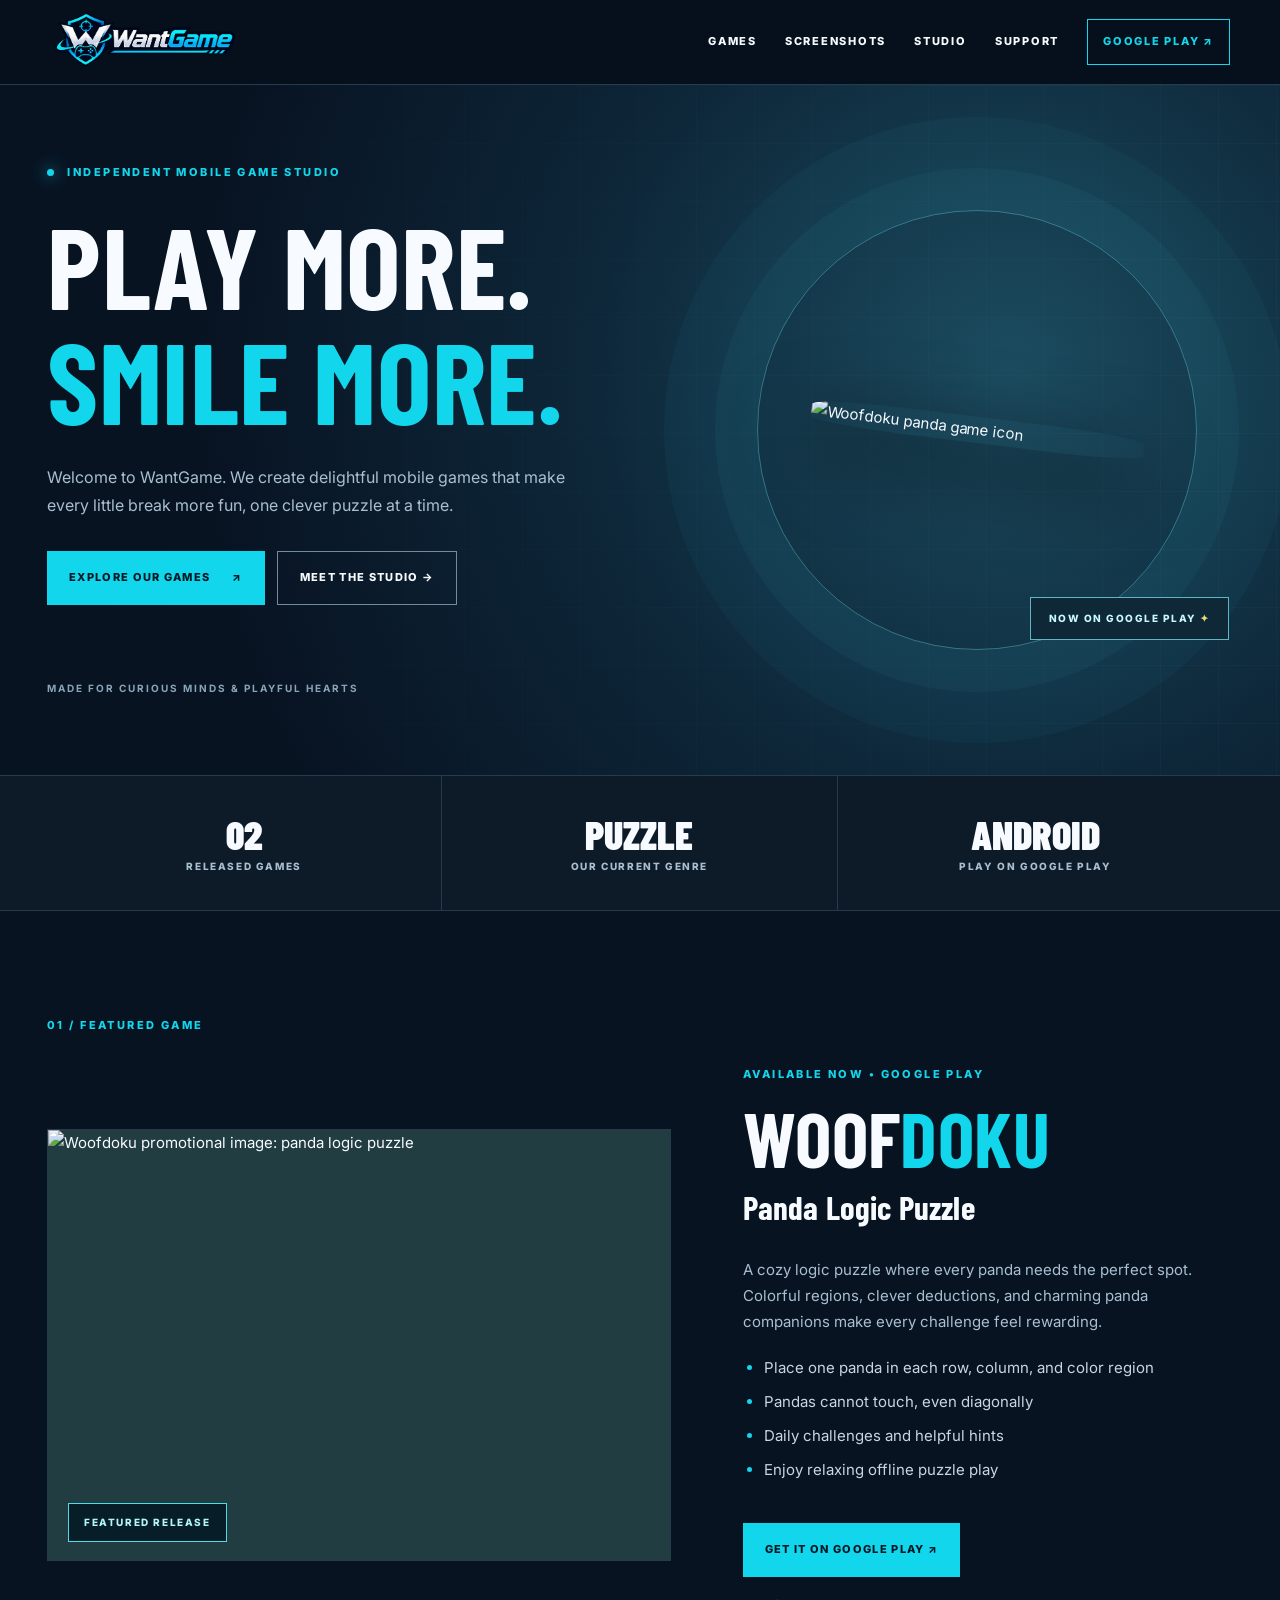
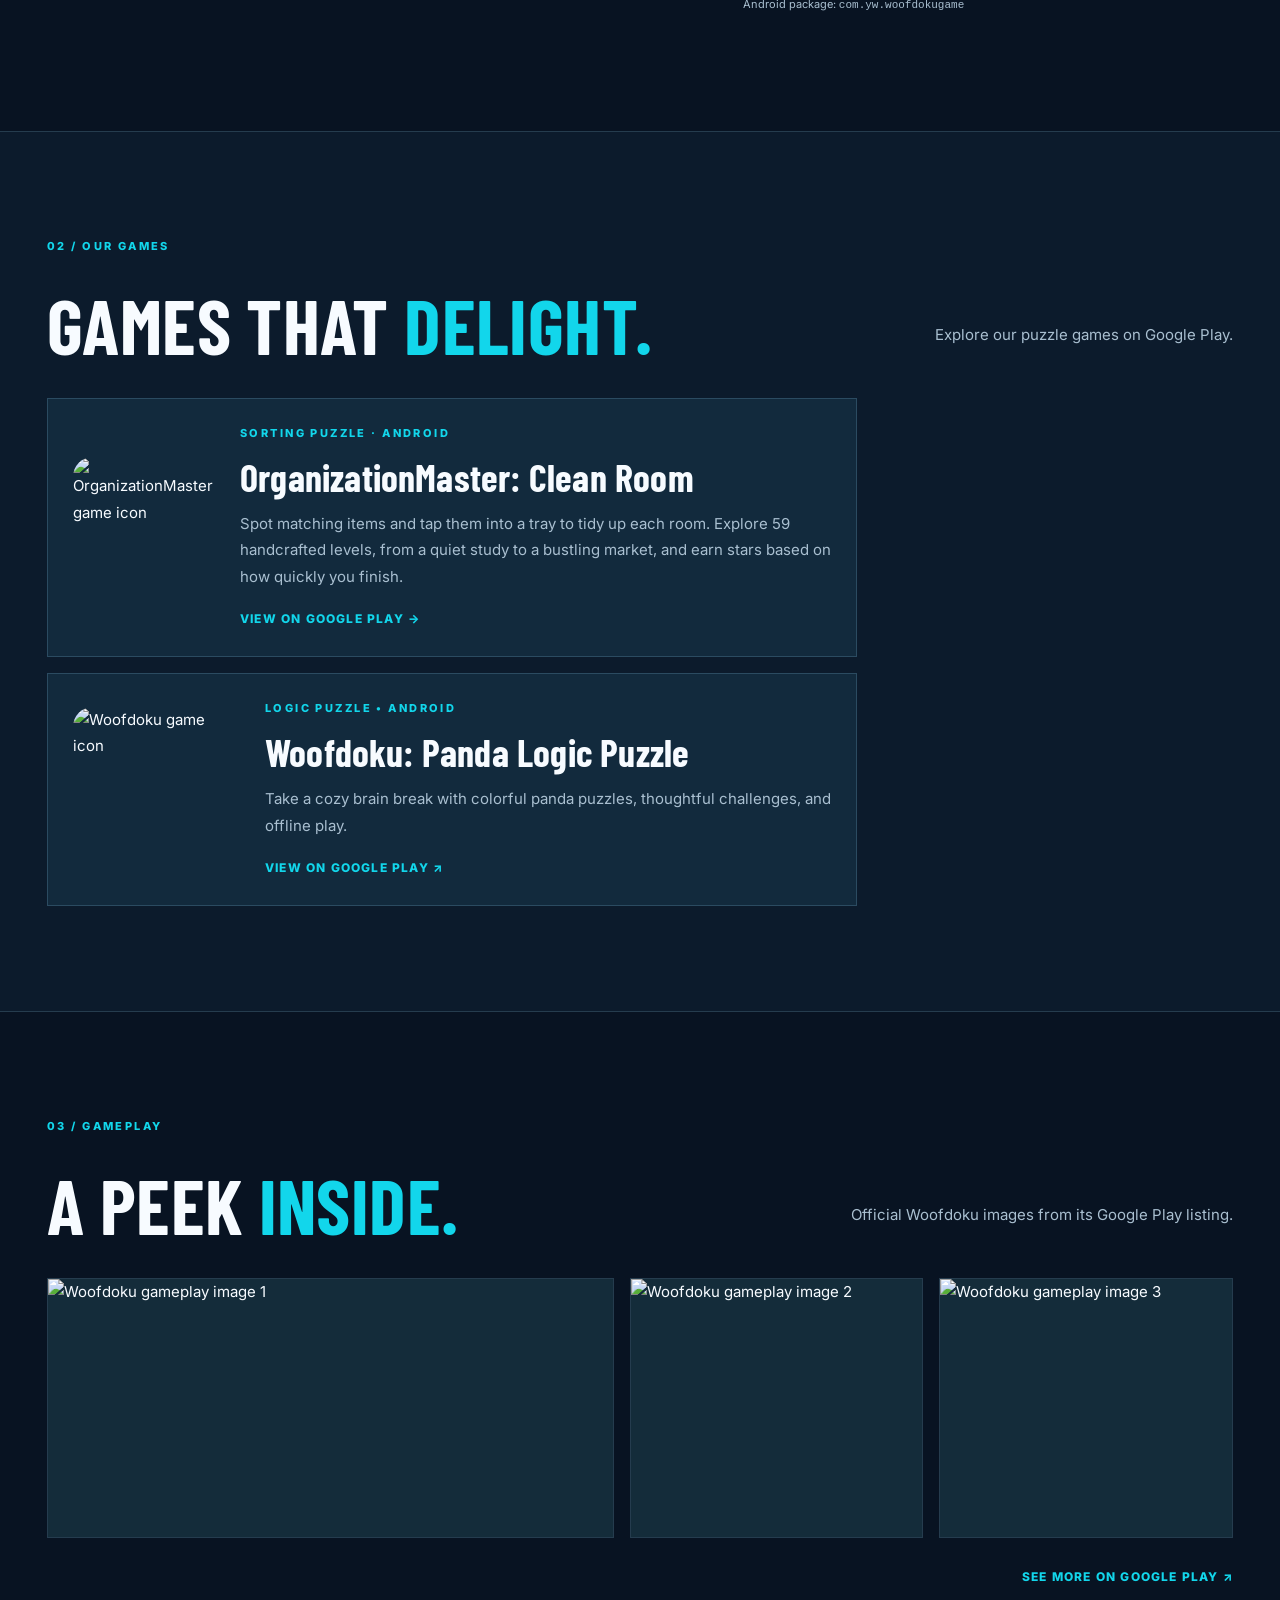
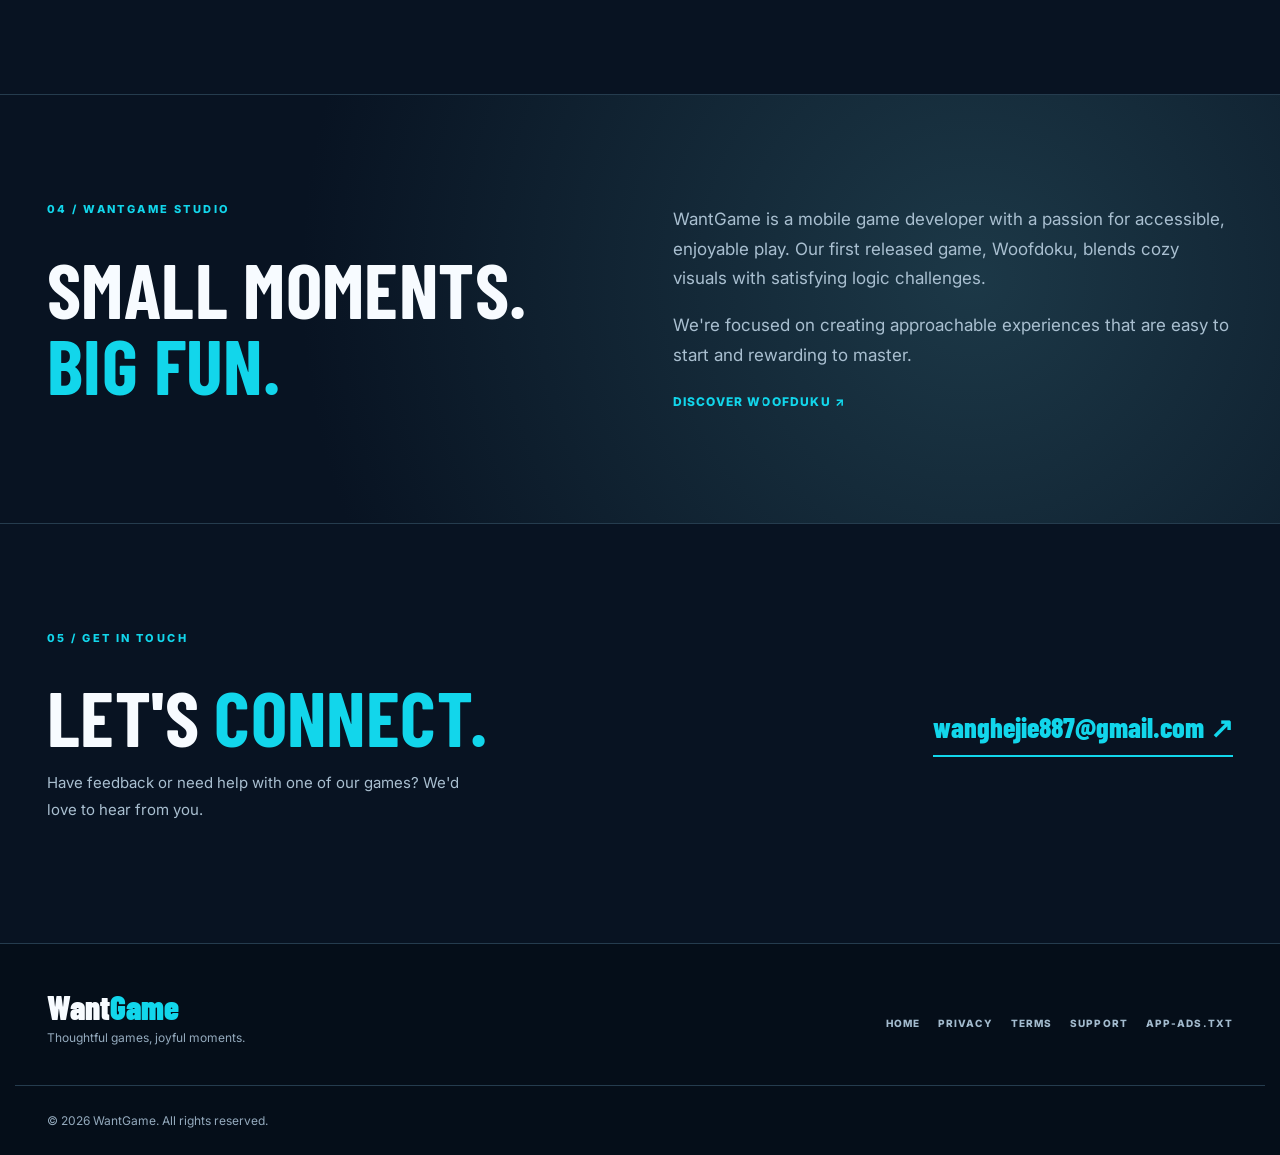
==== commit 2e6a19b3: "Route game navigation to the full game list" ====
--- a/index.html
+++ b/index.html
@@ -1,8 +1,8 @@
 <!doctype html><html lang="en"><head><meta charset="utf-8"><meta name="viewport" content="width=device-width,initial-scale=1"><meta name="theme-color" content="#081322"><meta name="description" content="Discover WantGame mobile puzzles on Google Play, including Woofdoku: Panda Logic Puzzle and OrganizationMaster: Clean Room."><title>WantGame — Mobile Games Studio</title><link rel="icon" href="assets/wantgame-logo.png"><link rel="stylesheet" href="assets/style.css"></head><body><header class="header"><a class="brand" href="index.html" aria-label="WantGame Home"><img src="assets/wantgame-logo.png" alt="WantGame logo"></a><button class="menu-btn" aria-label="Toggle navigation" aria-expanded="false">☰</button><nav id="menu"><a href="index.html#games">GAMES</a><a href="index.html#screenshots">SCREENSHOTS</a><a href="index.html#studio">STUDIO</a><a href="support.html">SUPPORT</a><a class="nav-cta" href="https://play.google.com/store/apps/details?id=com.yw.woofdokugame" target="_blank" rel="noopener noreferrer">GOOGLE PLAY ↗</a></nav></header><main>
 <section class="hero" id="home"><div class="hero-noise"></div><div class="container hero-layout"><div class="hero-copy"><div class="eyebrow"><span class="dot"></span> INDEPENDENT MOBILE GAME STUDIO</div><h1>PLAY MORE.<br><em>SMILE MORE.</em></h1><p>Welcome to WantGame. We create delightful mobile games that make every little break more fun, one clever puzzle at a time.</p><div class="actions"><a class="button primary" href="#games">EXPLORE OUR GAMES <span>↗</span></a><a class="button secondary" href="#studio">MEET THE STUDIO →</a></div><div class="hero-caption">MADE FOR CURIOUS MINDS & PLAYFUL HEARTS</div></div><div class="hero-showcase"><div class="showcase-halo"></div><img class="cover" src="https://play-lh.googleusercontent.com/SFpVuB3aOD3ZAGWGQE3UoTZkFj1Dj-hCVobQOX9DKkEL-b0Sbi3ZzQJIHQwmtD5xYpzw_mxFwizPTyfDHcxbZkU=w512-h512" alt="Woofdoku panda game icon"><div class="showcase-label">NOW ON GOOGLE PLAY <span>✦</span></div></div></div></section>
 <section class="stats"><div class="container stats-row"><div><strong>02</strong><span>RELEASED GAMES</span></div><div><strong>PUZZLE</strong><span>OUR CURRENT GENRE</span></div><div><strong>ANDROID</strong><span>PLAY ON GOOGLE PLAY</span></div></div></section>
-<section class="section featured" id="games"><div class="container"><div class="sect-kicker">01 / FEATURED GAME</div><div class="featured-grid"><div class="feature-art"><img src="https://play-lh.googleusercontent.com/0LTJ6XDpfd63wPGRdqEBUVxee1r4nHmpJUb1i5Eu-xbIo0JK18eKOPEonf1TqsDZ4ElRa1M7v68shVk5vtDg=w1052-h592" alt="Woofdoku promotional image: panda logic puzzle" loading="lazy"><div class="art-stamp">FEATURED RELEASE</div></div><div class="feature-copy"><div class="mini-tag">AVAILABLE NOW • GOOGLE PLAY</div><h2>WOOF<em>DOKU</em></h2><h3>Panda Logic Puzzle</h3><p>A cozy logic puzzle where every panda needs the perfect spot. Colorful regions, clever deductions, and charming panda companions make every challenge feel rewarding.</p><ul><li>Place one panda in each row, column, and color region</li><li>Pandas cannot touch, even diagonally</li><li>Daily challenges and helpful hints</li><li>Enjoy relaxing offline puzzle play</li></ul><a class="button primary" href="https://play.google.com/store/apps/details?id=com.yw.woofdokugame" target="_blank" rel="noopener noreferrer">GET IT ON GOOGLE PLAY ↗</a><p class="package">Android package: <code>com.yw.woofdokugame</code></p></div></div></div></section>
-<section class="section collection"><div class="container"><div class="sect-kicker">02 / OUR GAMES</div><div class="section-title"><h2>GAMES THAT <em>DELIGHT.</em></h2><p>Explore our puzzle games on Google Play.</p></div><div class="game-card"><img src="https://play-lh.googleusercontent.com/SFpVuB3aOD3ZAGWGQE3UoTZkFj1Dj-hCVobQOX9DKkEL-b0Sbi3ZzQJIHQwmtD5xYpzw_mxFwizPTyfDHcxbZkU=w512-h512" alt="Woofdoku game icon" loading="lazy"><div><div class="mini-tag">LOGIC PUZZLE • ANDROID</div><h3>Woofdoku: Panda Logic Puzzle</h3><p>Take a cozy brain break with colorful panda puzzles, thoughtful challenges, and offline play.</p><a href="https://play.google.com/store/apps/details?id=com.yw.woofdokugame" target="_blank" rel="noopener noreferrer">VIEW ON GOOGLE PLAY ↗</a></div></div>
+<section class="section featured"><div class="container"><div class="sect-kicker">01 / FEATURED GAME</div><div class="featured-grid"><div class="feature-art"><img src="https://play-lh.googleusercontent.com/0LTJ6XDpfd63wPGRdqEBUVxee1r4nHmpJUb1i5Eu-xbIo0JK18eKOPEonf1TqsDZ4ElRa1M7v68shVk5vtDg=w1052-h592" alt="Woofdoku promotional image: panda logic puzzle" loading="lazy"><div class="art-stamp">FEATURED RELEASE</div></div><div class="feature-copy"><div class="mini-tag">AVAILABLE NOW • GOOGLE PLAY</div><h2>WOOF<em>DOKU</em></h2><h3>Panda Logic Puzzle</h3><p>A cozy logic puzzle where every panda needs the perfect spot. Colorful regions, clever deductions, and charming panda companions make every challenge feel rewarding.</p><ul><li>Place one panda in each row, column, and color region</li><li>Pandas cannot touch, even diagonally</li><li>Daily challenges and helpful hints</li><li>Enjoy relaxing offline puzzle play</li></ul><a class="button primary" href="https://play.google.com/store/apps/details?id=com.yw.woofdokugame" target="_blank" rel="noopener noreferrer">GET IT ON GOOGLE PLAY ↗</a><p class="package">Android package: <code>com.yw.woofdokugame</code></p></div></div></div></section>
+<section class="section collection" id="games"><div class="container"><div class="sect-kicker">02 / OUR GAMES</div><div class="section-title"><h2>GAMES THAT <em>DELIGHT.</em></h2><p>Explore our puzzle games on Google Play.</p></div>
   <article class="game-card">
     <img src="https://play-lh.googleusercontent.com/0JxNAGl7Ez9okFPhRMt5hBof2qzMiZ79QItRlR8TbqWG2iwx2xXd_EeKzpUONs0Cm5tyRXfeylmivk-cxzhiyg=w512-h512" alt="OrganizationMaster game icon" loading="lazy">
     <div>
@@ -12,6 +12,7 @@
       <a href="https://play.google.com/store/apps/details?id=com.yw.organizationmaster" target="_blank" rel="noopener noreferrer" aria-label="View OrganizationMaster: Clean Room on Google Play">VIEW ON GOOGLE PLAY &rarr;</a>
     </div>
   </article>
+  <div class="game-card"><img src="https://play-lh.googleusercontent.com/SFpVuB3aOD3ZAGWGQE3UoTZkFj1Dj-hCVobQOX9DKkEL-b0Sbi3ZzQJIHQwmtD5xYpzw_mxFwizPTyfDHcxbZkU=w512-h512" alt="Woofdoku game icon" loading="lazy"><div><div class="mini-tag">LOGIC PUZZLE • ANDROID</div><h3>Woofdoku: Panda Logic Puzzle</h3><p>Take a cozy brain break with colorful panda puzzles, thoughtful challenges, and offline play.</p><a href="https://play.google.com/store/apps/details?id=com.yw.woofdokugame" target="_blank" rel="noopener noreferrer">VIEW ON GOOGLE PLAY ↗</a></div></div>
 </div></section>
 <section class="section screens" id="screenshots"><div class="container"><div class="sect-kicker">03 / GAMEPLAY</div><div class="section-title"><h2>A PEEK <em>INSIDE.</em></h2><p>Official Woofdoku images from its Google Play listing.</p></div><div class="screen-row"><a href="https://play.google.com/store/apps/details?id=com.yw.woofdokugame" target="_blank" rel="noopener noreferrer"><img src="https://play-lh.googleusercontent.com/0LTJ6XDpfd63wPGRdqEBUVxee1r4nHmpJUb1i5Eu-xbIo0JK18eKOPEonf1TqsDZ4ElRa1M7v68shVk5vtDg=w1052-h592" alt="Woofdoku gameplay image 1" loading="lazy"></a><a href="https://play.google.com/store/apps/details?id=com.yw.woofdokugame" target="_blank" rel="noopener noreferrer"><img src="https://play-lh.googleusercontent.com/NX46ZTd2wgD00hXXiWAMB2W1C2Z9j5jCsGk-1FS7_DNtZDV-QwXTAHgqo81yft4qwOk8zjPeFmhyDS0DK0d9gQ=w526-h936" alt="Woofdoku gameplay image 2" loading="lazy"></a><a href="https://play.google.com/store/apps/details?id=com.yw.woofdokugame" target="_blank" rel="noopener noreferrer"><img src="https://play-lh.googleusercontent.com/ep9G8usW5AMLSe-vir6lS_CqpxgPagGM_WHwa6hG2IrfPdCpD4lAiBQARthh047oP2AEOGJBVthyAOjhWzaHLA=w526-h936" alt="Woofdoku gameplay image 3" loading="lazy"></a></div><div class="screens-footer"><a href="https://play.google.com/store/apps/details?id=com.yw.woofdokugame" target="_blank" rel="noopener noreferrer">SEE MORE ON GOOGLE PLAY ↗</a></div></div></section>
 <section class="section studio" id="studio"><div class="container studio-grid"><div><div class="sect-kicker">04 / WANTGAME STUDIO</div><h2>SMALL MOMENTS.<br><em>BIG FUN.</em></h2></div><div><p>WantGame is a mobile game developer with a passion for accessible, enjoyable play. Our first released game, Woofdoku, blends cozy visuals with satisfying logic challenges.</p><p>We're focused on creating approachable experiences that are easy to start and rewarding to master.</p><a class="text-link" href="https://play.google.com/store/apps/details?id=com.yw.woofdokugame" target="_blank" rel="noopener noreferrer">DISCOVER WOOFDUKU ↗</a></div></div></section>
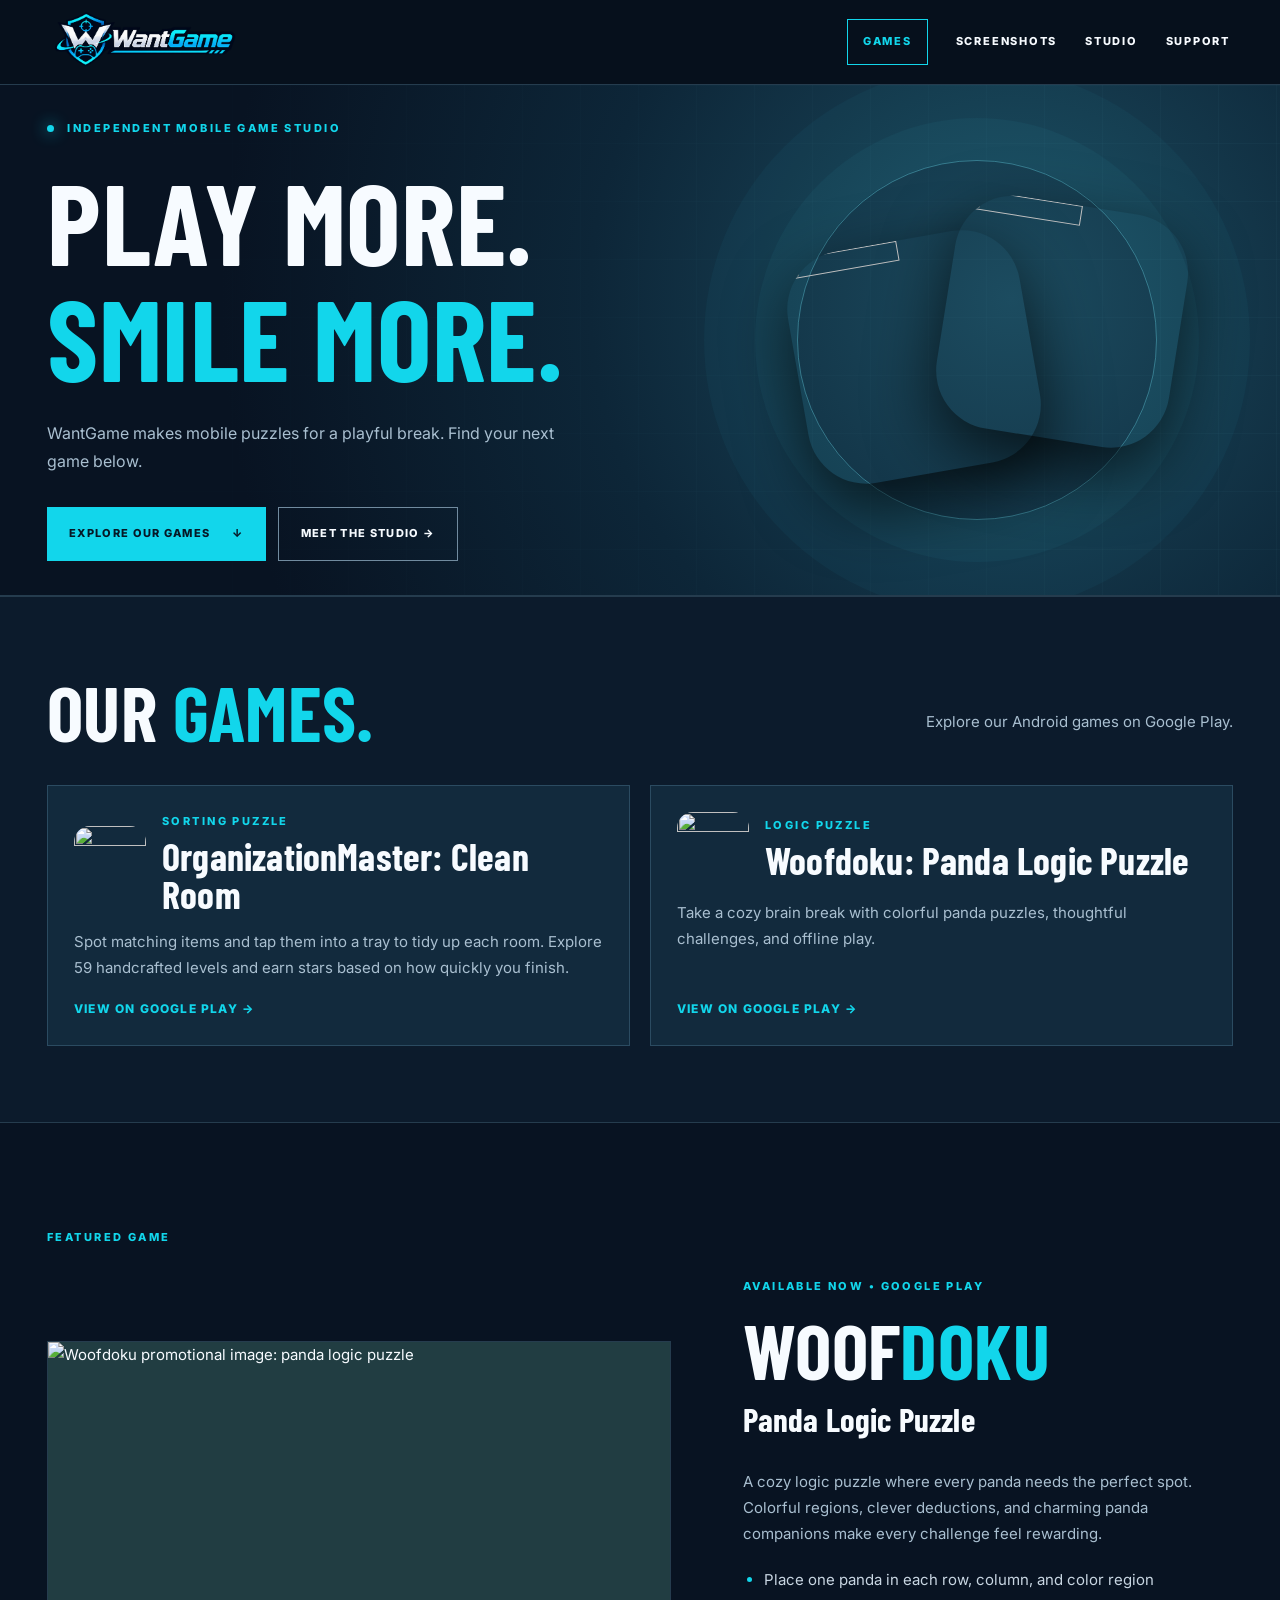
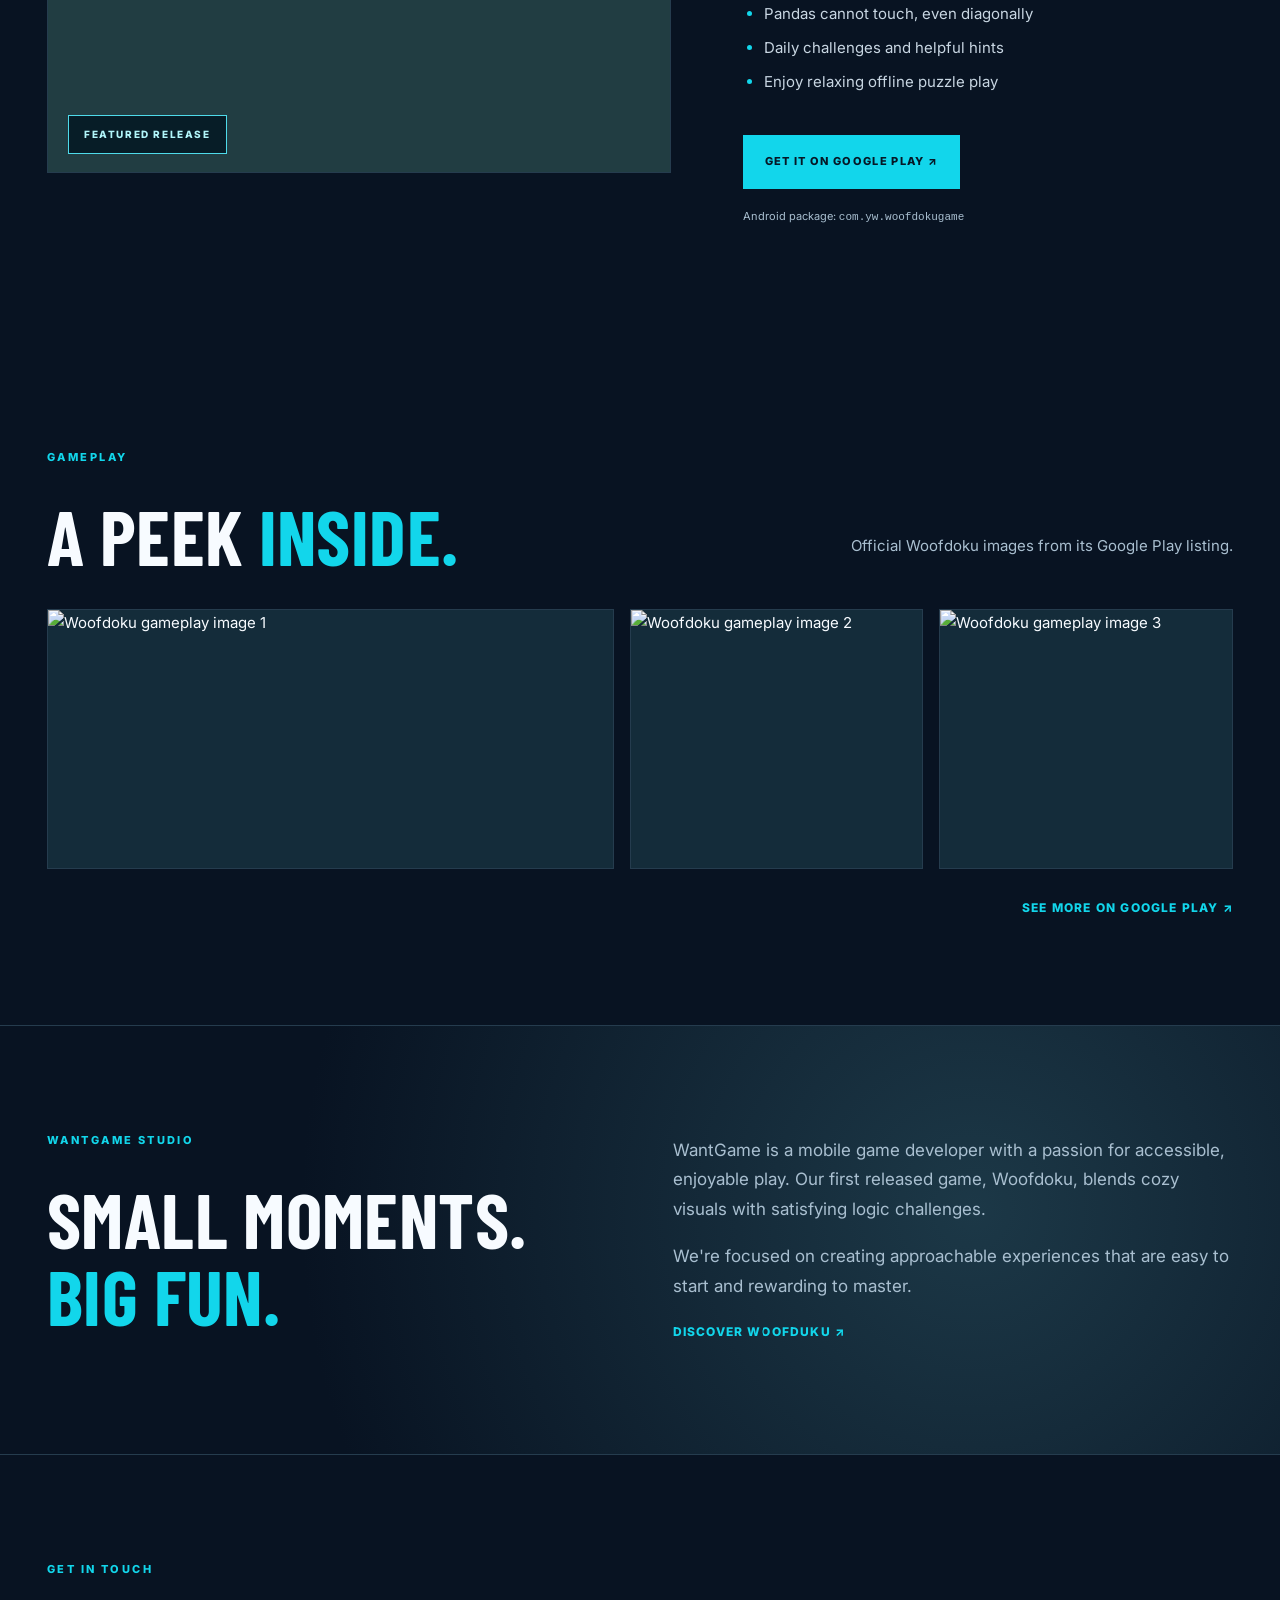
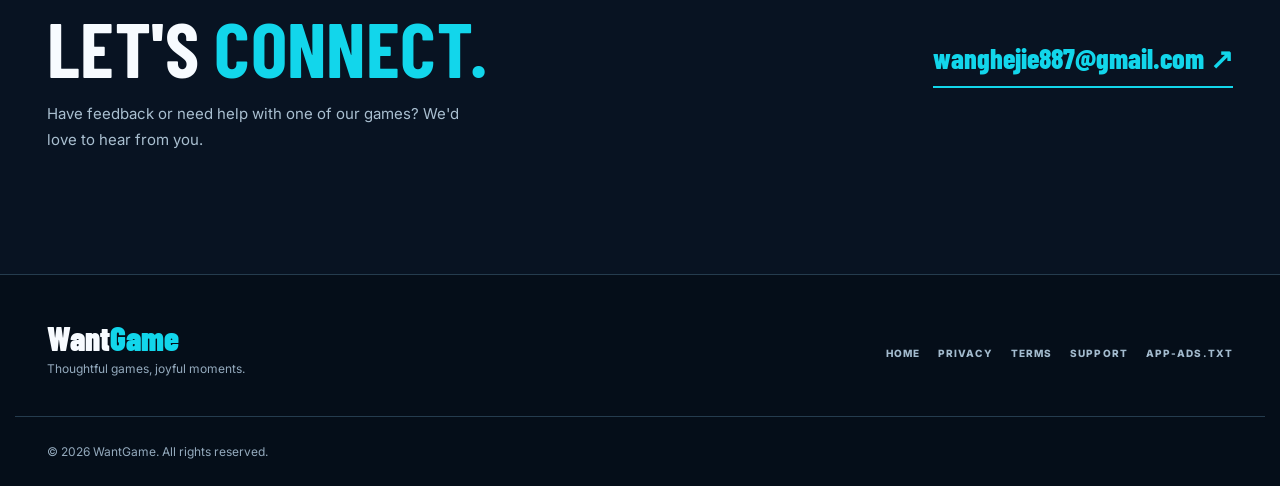
==== commit 04fda42f: "Make the homepage a multi-game catalog" ====
--- a/index.html
+++ b/index.html
@@ -1,20 +1,53 @@
-<!doctype html><html lang="en"><head><meta charset="utf-8"><meta name="viewport" content="width=device-width,initial-scale=1"><meta name="theme-color" content="#081322"><meta name="description" content="Discover WantGame mobile puzzles on Google Play, including Woofdoku: Panda Logic Puzzle and OrganizationMaster: Clean Room."><title>WantGame — Mobile Games Studio</title><link rel="icon" href="assets/wantgame-logo.png"><link rel="stylesheet" href="assets/style.css"></head><body><header class="header"><a class="brand" href="index.html" aria-label="WantGame Home"><img src="assets/wantgame-logo.png" alt="WantGame logo"></a><button class="menu-btn" aria-label="Toggle navigation" aria-expanded="false">☰</button><nav id="menu"><a href="index.html#games">GAMES</a><a href="index.html#screenshots">SCREENSHOTS</a><a href="index.html#studio">STUDIO</a><a href="support.html">SUPPORT</a><a class="nav-cta" href="https://play.google.com/store/apps/details?id=com.yw.woofdokugame" target="_blank" rel="noopener noreferrer">GOOGLE PLAY ↗</a></nav></header><main>
-<section class="hero" id="home"><div class="hero-noise"></div><div class="container hero-layout"><div class="hero-copy"><div class="eyebrow"><span class="dot"></span> INDEPENDENT MOBILE GAME STUDIO</div><h1>PLAY MORE.<br><em>SMILE MORE.</em></h1><p>Welcome to WantGame. We create delightful mobile games that make every little break more fun, one clever puzzle at a time.</p><div class="actions"><a class="button primary" href="#games">EXPLORE OUR GAMES <span>↗</span></a><a class="button secondary" href="#studio">MEET THE STUDIO →</a></div><div class="hero-caption">MADE FOR CURIOUS MINDS & PLAYFUL HEARTS</div></div><div class="hero-showcase"><div class="showcase-halo"></div><img class="cover" src="https://play-lh.googleusercontent.com/SFpVuB3aOD3ZAGWGQE3UoTZkFj1Dj-hCVobQOX9DKkEL-b0Sbi3ZzQJIHQwmtD5xYpzw_mxFwizPTyfDHcxbZkU=w512-h512" alt="Woofdoku panda game icon"><div class="showcase-label">NOW ON GOOGLE PLAY <span>✦</span></div></div></div></section>
-<section class="stats"><div class="container stats-row"><div><strong>02</strong><span>RELEASED GAMES</span></div><div><strong>PUZZLE</strong><span>OUR CURRENT GENRE</span></div><div><strong>ANDROID</strong><span>PLAY ON GOOGLE PLAY</span></div></div></section>
-<section class="section featured"><div class="container"><div class="sect-kicker">01 / FEATURED GAME</div><div class="featured-grid"><div class="feature-art"><img src="https://play-lh.googleusercontent.com/0LTJ6XDpfd63wPGRdqEBUVxee1r4nHmpJUb1i5Eu-xbIo0JK18eKOPEonf1TqsDZ4ElRa1M7v68shVk5vtDg=w1052-h592" alt="Woofdoku promotional image: panda logic puzzle" loading="lazy"><div class="art-stamp">FEATURED RELEASE</div></div><div class="feature-copy"><div class="mini-tag">AVAILABLE NOW • GOOGLE PLAY</div><h2>WOOF<em>DOKU</em></h2><h3>Panda Logic Puzzle</h3><p>A cozy logic puzzle where every panda needs the perfect spot. Colorful regions, clever deductions, and charming panda companions make every challenge feel rewarding.</p><ul><li>Place one panda in each row, column, and color region</li><li>Pandas cannot touch, even diagonally</li><li>Daily challenges and helpful hints</li><li>Enjoy relaxing offline puzzle play</li></ul><a class="button primary" href="https://play.google.com/store/apps/details?id=com.yw.woofdokugame" target="_blank" rel="noopener noreferrer">GET IT ON GOOGLE PLAY ↗</a><p class="package">Android package: <code>com.yw.woofdokugame</code></p></div></div></div></section>
-<section class="section collection" id="games"><div class="container"><div class="sect-kicker">02 / OUR GAMES</div><div class="section-title"><h2>GAMES THAT <em>DELIGHT.</em></h2><p>Explore our puzzle games on Google Play.</p></div>
-  <article class="game-card">
-    <img src="https://play-lh.googleusercontent.com/0JxNAGl7Ez9okFPhRMt5hBof2qzMiZ79QItRlR8TbqWG2iwx2xXd_EeKzpUONs0Cm5tyRXfeylmivk-cxzhiyg=w512-h512" alt="OrganizationMaster game icon" loading="lazy">
-    <div>
-      <div class="mini-tag">SORTING PUZZLE &middot; ANDROID</div>
-      <h3>OrganizationMaster: Clean Room</h3>
-      <p>Spot matching items and tap them into a tray to tidy up each room. Explore 59 handcrafted levels, from a quiet study to a bustling market, and earn stars based on how quickly you finish.</p>
-      <a href="https://play.google.com/store/apps/details?id=com.yw.organizationmaster" target="_blank" rel="noopener noreferrer" aria-label="View OrganizationMaster: Clean Room on Google Play">VIEW ON GOOGLE PLAY &rarr;</a>
+<!doctype html><html lang="en"><head><meta charset="utf-8"><meta name="viewport" content="width=device-width,initial-scale=1"><meta name="theme-color" content="#081322"><meta name="description" content="Explore the WantGame catalog of mobile puzzle games for Android and find each game on Google Play."><title>WantGame — Mobile Games Studio</title><link rel="icon" href="assets/wantgame-logo.png"><link rel="stylesheet" href="assets/style.css"></head><body><header class="header"><a class="brand" href="index.html" aria-label="WantGame Home"><img src="assets/wantgame-logo.png" alt="WantGame logo"></a><button class="menu-btn" aria-label="Toggle navigation" aria-expanded="false">☰</button><nav id="menu"><a class="nav-cta" href="index.html#games">GAMES</a><a href="index.html#screenshots">SCREENSHOTS</a><a href="index.html#studio">STUDIO</a><a href="support.html">SUPPORT</a></nav></header><main>
+<section class="hero" id="home">
+  <div class="hero-noise"></div>
+  <div class="container hero-layout">
+    <div class="hero-copy">
+      <div class="eyebrow"><span class="dot"></span> INDEPENDENT MOBILE GAME STUDIO</div>
+      <h1>PLAY MORE.<br><em>SMILE MORE.</em></h1>
+      <p>WantGame makes mobile puzzles for a playful break. Find your next game below.</p>
+      <div class="actions">
+        <a class="button primary" href="#games">EXPLORE OUR GAMES <span aria-hidden="true">&darr;</span></a>
+        <a class="button secondary" href="#studio">MEET THE STUDIO &rarr;</a>
+      </div>
     </div>
-  </article>
-  <div class="game-card"><img src="https://play-lh.googleusercontent.com/SFpVuB3aOD3ZAGWGQE3UoTZkFj1Dj-hCVobQOX9DKkEL-b0Sbi3ZzQJIHQwmtD5xYpzw_mxFwizPTyfDHcxbZkU=w512-h512" alt="Woofdoku game icon" loading="lazy"><div><div class="mini-tag">LOGIC PUZZLE • ANDROID</div><h3>Woofdoku: Panda Logic Puzzle</h3><p>Take a cozy brain break with colorful panda puzzles, thoughtful challenges, and offline play.</p><a href="https://play.google.com/store/apps/details?id=com.yw.woofdokugame" target="_blank" rel="noopener noreferrer">VIEW ON GOOGLE PLAY ↗</a></div></div>
-</div></section>
-<section class="section screens" id="screenshots"><div class="container"><div class="sect-kicker">03 / GAMEPLAY</div><div class="section-title"><h2>A PEEK <em>INSIDE.</em></h2><p>Official Woofdoku images from its Google Play listing.</p></div><div class="screen-row"><a href="https://play.google.com/store/apps/details?id=com.yw.woofdokugame" target="_blank" rel="noopener noreferrer"><img src="https://play-lh.googleusercontent.com/0LTJ6XDpfd63wPGRdqEBUVxee1r4nHmpJUb1i5Eu-xbIo0JK18eKOPEonf1TqsDZ4ElRa1M7v68shVk5vtDg=w1052-h592" alt="Woofdoku gameplay image 1" loading="lazy"></a><a href="https://play.google.com/store/apps/details?id=com.yw.woofdokugame" target="_blank" rel="noopener noreferrer"><img src="https://play-lh.googleusercontent.com/NX46ZTd2wgD00hXXiWAMB2W1C2Z9j5jCsGk-1FS7_DNtZDV-QwXTAHgqo81yft4qwOk8zjPeFmhyDS0DK0d9gQ=w526-h936" alt="Woofdoku gameplay image 2" loading="lazy"></a><a href="https://play.google.com/store/apps/details?id=com.yw.woofdokugame" target="_blank" rel="noopener noreferrer"><img src="https://play-lh.googleusercontent.com/ep9G8usW5AMLSe-vir6lS_CqpxgPagGM_WHwa6hG2IrfPdCpD4lAiBQARthh047oP2AEOGJBVthyAOjhWzaHLA=w526-h936" alt="Woofdoku gameplay image 3" loading="lazy"></a></div><div class="screens-footer"><a href="https://play.google.com/store/apps/details?id=com.yw.woofdokugame" target="_blank" rel="noopener noreferrer">SEE MORE ON GOOGLE PLAY ↗</a></div></div></section>
-<section class="section studio" id="studio"><div class="container studio-grid"><div><div class="sect-kicker">04 / WANTGAME STUDIO</div><h2>SMALL MOMENTS.<br><em>BIG FUN.</em></h2></div><div><p>WantGame is a mobile game developer with a passion for accessible, enjoyable play. Our first released game, Woofdoku, blends cozy visuals with satisfying logic challenges.</p><p>We're focused on creating approachable experiences that are easy to start and rewarding to master.</p><a class="text-link" href="https://play.google.com/store/apps/details?id=com.yw.woofdokugame" target="_blank" rel="noopener noreferrer">DISCOVER WOOFDUKU ↗</a></div></div></section>
-<section class="section contact"><div class="container contact-grid"><div><div class="sect-kicker">05 / GET IN TOUCH</div><h2>LET'S <em>CONNECT.</em></h2><p>Have feedback or need help with one of our games? We'd love to hear from you.</p></div><a class="email" href="mailto:wanghejie887@gmail.com">wanghejie887@gmail.com ↗</a></div></section>
+    <div class="hero-showcase" aria-hidden="true">
+      <div class="showcase-halo"></div>
+      <img class="cover" src="https://play-lh.googleusercontent.com/SFpVuB3aOD3ZAGWGQE3UoTZkFj1Dj-hCVobQOX9DKkEL-b0Sbi3ZzQJIHQwmtD5xYpzw_mxFwizPTyfDHcxbZkU=w512-h512" alt="" width="512" height="512">
+      <img class="cover" src="https://play-lh.googleusercontent.com/0JxNAGl7Ez9okFPhRMt5hBof2qzMiZ79QItRlR8TbqWG2iwx2xXd_EeKzpUONs0Cm5tyRXfeylmivk-cxzhiyg=w512-h512" alt="" width="512" height="512">
+    </div>
+  </div>
+</section>
+<section class="section collection" id="games" aria-labelledby="games-heading">
+  <div class="container">
+    <div class="section-title">
+      <h2 id="games-heading">OUR <em>GAMES.</em></h2>
+      <p>Explore our Android games on Google Play.</p>
+    </div>
+    <div class="game-list">
+      <article class="game-card">
+        <img src="https://play-lh.googleusercontent.com/0JxNAGl7Ez9okFPhRMt5hBof2qzMiZ79QItRlR8TbqWG2iwx2xXd_EeKzpUONs0Cm5tyRXfeylmivk-cxzhiyg=w512-h512" alt="" width="512" height="512" loading="lazy">
+        <div class="game-card-title">
+          <div class="mini-tag">SORTING PUZZLE</div>
+          <h3>OrganizationMaster: Clean Room</h3>
+        </div>
+        <p>Spot matching items and tap them into a tray to tidy up each room. Explore 59 handcrafted levels and earn stars based on how quickly you finish.</p>
+        <a href="https://play.google.com/store/apps/details?id=com.yw.organizationmaster" target="_blank" rel="noopener noreferrer" aria-label="View OrganizationMaster: Clean Room on Google Play">VIEW ON GOOGLE PLAY &rarr;</a>
+      </article>
+      <article class="game-card">
+        <img src="https://play-lh.googleusercontent.com/SFpVuB3aOD3ZAGWGQE3UoTZkFj1Dj-hCVobQOX9DKkEL-b0Sbi3ZzQJIHQwmtD5xYpzw_mxFwizPTyfDHcxbZkU=w512-h512" alt="" width="512" height="512" loading="lazy">
+        <div class="game-card-title">
+          <div class="mini-tag">LOGIC PUZZLE</div>
+          <h3>Woofdoku: Panda Logic Puzzle</h3>
+        </div>
+        <p>Take a cozy brain break with colorful panda puzzles, thoughtful challenges, and offline play.</p>
+        <a href="https://play.google.com/store/apps/details?id=com.yw.woofdokugame" target="_blank" rel="noopener noreferrer" aria-label="View Woofdoku: Panda Logic Puzzle on Google Play">VIEW ON GOOGLE PLAY &rarr;</a>
+      </article>
+    </div>
+  </div>
+</section>
+<section class="section featured"><div class="container"><div class="sect-kicker">FEATURED GAME</div><div class="featured-grid"><div class="feature-art"><img src="https://play-lh.googleusercontent.com/0LTJ6XDpfd63wPGRdqEBUVxee1r4nHmpJUb1i5Eu-xbIo0JK18eKOPEonf1TqsDZ4ElRa1M7v68shVk5vtDg=w1052-h592" alt="Woofdoku promotional image: panda logic puzzle" loading="lazy"><div class="art-stamp">FEATURED RELEASE</div></div><div class="feature-copy"><div class="mini-tag">AVAILABLE NOW • GOOGLE PLAY</div><h2>WOOF<em>DOKU</em></h2><h3>Panda Logic Puzzle</h3><p>A cozy logic puzzle where every panda needs the perfect spot. Colorful regions, clever deductions, and charming panda companions make every challenge feel rewarding.</p><ul><li>Place one panda in each row, column, and color region</li><li>Pandas cannot touch, even diagonally</li><li>Daily challenges and helpful hints</li><li>Enjoy relaxing offline puzzle play</li></ul><a class="button primary" href="https://play.google.com/store/apps/details?id=com.yw.woofdokugame" target="_blank" rel="noopener noreferrer">GET IT ON GOOGLE PLAY ↗</a><p class="package">Android package: <code>com.yw.woofdokugame</code></p></div></div></div></section>
+<section class="section screens" id="screenshots"><div class="container"><div class="sect-kicker">GAMEPLAY</div><div class="section-title"><h2>A PEEK <em>INSIDE.</em></h2><p>Official Woofdoku images from its Google Play listing.</p></div><div class="screen-row"><a href="https://play.google.com/store/apps/details?id=com.yw.woofdokugame" target="_blank" rel="noopener noreferrer"><img src="https://play-lh.googleusercontent.com/0LTJ6XDpfd63wPGRdqEBUVxee1r4nHmpJUb1i5Eu-xbIo0JK18eKOPEonf1TqsDZ4ElRa1M7v68shVk5vtDg=w1052-h592" alt="Woofdoku gameplay image 1" loading="lazy"></a><a href="https://play.google.com/store/apps/details?id=com.yw.woofdokugame" target="_blank" rel="noopener noreferrer"><img src="https://play-lh.googleusercontent.com/NX46ZTd2wgD00hXXiWAMB2W1C2Z9j5jCsGk-1FS7_DNtZDV-QwXTAHgqo81yft4qwOk8zjPeFmhyDS0DK0d9gQ=w526-h936" alt="Woofdoku gameplay image 2" loading="lazy"></a><a href="https://play.google.com/store/apps/details?id=com.yw.woofdokugame" target="_blank" rel="noopener noreferrer"><img src="https://play-lh.googleusercontent.com/ep9G8usW5AMLSe-vir6lS_CqpxgPagGM_WHwa6hG2IrfPdCpD4lAiBQARthh047oP2AEOGJBVthyAOjhWzaHLA=w526-h936" alt="Woofdoku gameplay image 3" loading="lazy"></a></div><div class="screens-footer"><a href="https://play.google.com/store/apps/details?id=com.yw.woofdokugame" target="_blank" rel="noopener noreferrer">SEE MORE ON GOOGLE PLAY ↗</a></div></div></section>
+<section class="section studio" id="studio"><div class="container studio-grid"><div><div class="sect-kicker">WANTGAME STUDIO</div><h2>SMALL MOMENTS.<br><em>BIG FUN.</em></h2></div><div><p>WantGame is a mobile game developer with a passion for accessible, enjoyable play. Our first released game, Woofdoku, blends cozy visuals with satisfying logic challenges.</p><p>We're focused on creating approachable experiences that are easy to start and rewarding to master.</p><a class="text-link" href="https://play.google.com/store/apps/details?id=com.yw.woofdokugame" target="_blank" rel="noopener noreferrer">DISCOVER WOOFDUKU ↗</a></div></div></section>
+<section class="section contact"><div class="container contact-grid"><div><div class="sect-kicker">GET IN TOUCH</div><h2>LET'S <em>CONNECT.</em></h2><p>Have feedback or need help with one of our games? We'd love to hear from you.</p></div><a class="email" href="mailto:wanghejie887@gmail.com">wanghejie887@gmail.com ↗</a></div></section>
 </main><footer class="footer"><div class="container footer-grid"><div><div class="footer-logo">Want<span>Game</span></div><p>Thoughtful games, joyful moments.</p></div><div class="foot-links"><a href="index.html">HOME</a><a href="https://wantgame66.blogspot.com/2026/11/privacy-policy.html">PRIVACY</a><a href="terms.html">TERMS</a><a href="support.html">SUPPORT</a><a href="app-ads.txt">APP-ADS.TXT</a></div></div><div class="container foot-bottom">© <span id="year">2026</span> WantGame. All rights reserved.</div></footer><script src="assets/main.js"></script></body></html>
--- a/assets/style.css
+++ b/assets/style.css
@@ -1,3 +1,36 @@
 @import url('https://fonts.googleapis.com/css2?family=Barlow+Condensed:wght@600;700;800;900&family=Inter:wght@400;500;600;700;800&display=swap');
-:root{--bg:#081322;--panel:#102135;--muted:#a9bfd0;--accent:#12d6eb;--line:#253c4e;--white:#f7fbff}*{box-sizing:border-box}html{scroll-behavior:smooth;scroll-padding-top:90px}body{margin:0;background:var(--bg);color:var(--white);font:15px/1.75 Inter,Arial,sans-serif}a{color:inherit;text-decoration:none}img{max-width:100%}h1,h2,h3,p{margin-top:0}h1,h2,h3{font-family:'Barlow Condensed',Impact,sans-serif;line-height:1;letter-spacing:.005em}em{font-style:normal;color:var(--accent)}.container{max-width:1250px;margin:0 auto;padding:0 32px}.header{height:85px;display:flex;align-items:center;justify-content:space-between;padding:0 max(32px,calc((100vw - 1180px)/2));position:sticky;top:0;background:#07111dea;border-bottom:1px solid var(--line);backdrop-filter:blur(18px);z-index:30}.brand img{width:188px;height:63px;object-fit:contain}.header nav{display:flex;align-items:center;gap:28px}.header nav a{font-size:11px;letter-spacing:.16em;font-weight:800}.header nav a:hover,.text-link:hover{color:var(--accent)}.nav-cta{border:1px solid var(--accent);padding:12px 15px;color:var(--accent)}.menu-btn{display:none;border:0;background:none;color:white;font-size:25px}.hero{position:relative;overflow:hidden;background:radial-gradient(circle at 79% 42%,#1c4c60,#0d2638 40%,#081322 75%);border-bottom:1px solid var(--line)}.hero-noise{position:absolute;inset:0;opacity:.28;background-image:linear-gradient(#75cadb20 1px,transparent 1px),linear-gradient(90deg,#75cadb20 1px,transparent 1px);background-size:58px 58px;mask-image:linear-gradient(to right,transparent,#000)}.hero-layout{min-height:690px;display:grid;grid-template-columns:1.1fr .9fr;align-items:center;gap:50px;position:relative}.eyebrow,.sect-kicker,.mini-tag{font-size:11px;font-weight:800;letter-spacing:.22em;color:var(--accent)}.dot{display:inline-block;width:7px;height:7px;border-radius:50%;background:var(--accent);margin-right:9px;box-shadow:0 0 15px var(--accent)}h1{font-size:clamp(74px,9vw,134px);margin:25px 0}.hero-copy p{max-width:530px;color:var(--muted);font-size:16px}.actions{display:flex;flex-wrap:wrap;gap:12px;margin-top:32px}.button{padding:15px 22px;min-height:54px;display:inline-flex;align-items:center;gap:22px;font-weight:800;font-size:11px;letter-spacing:.12em;transition:transform .2s}.button:hover{transform:translateY(-3px)}.primary{background:var(--accent);color:#061826}.secondary{border:1px solid #718b9f}.hero-caption{font-size:10px;font-weight:700;letter-spacing:.2em;color:#8aa5b9;margin-top:75px}.hero-showcase{position:relative;display:grid;place-items:center;min-height:500px}.showcase-halo{position:absolute;width:440px;height:440px;border:1px solid #68daeb66;border-radius:50%;box-shadow:0 0 0 42px #49d8eb0c,0 0 0 93px #49d8eb09}.cover{position:relative;width:min(75%,335px);border-radius:28%;box-shadow:0 25px 80px #000a;transform:rotate(7deg)}.showcase-label{position:absolute;bottom:40px;right:4px;background:#0e2838;border:1px solid #5fb6c1;color:#c8f9fd;padding:12px 18px;font-weight:800;font-size:10px;letter-spacing:.15em}.showcase-label span{color:#e9d977}.stats{background:#0d1b29;border-bottom:1px solid var(--line)}.stats-row{display:grid;grid-template-columns:repeat(3,1fr)}.stats-row>div{padding:34px 12px;display:flex;align-items:center;justify-content:center;flex-direction:column;border-right:1px solid var(--line)}.stats-row>div:last-child{border:0}.stats-row strong{font:900 40px 'Barlow Condensed',Impact,sans-serif}.stats-row span{color:var(--muted);font-size:10px;font-weight:800;letter-spacing:.16em}.section{padding:105px 0}.sect-kicker{margin-bottom:30px}.featured-grid{display:grid;grid-template-columns:1.12fr .88fr;align-items:center;gap:72px}.feature-art{position:relative;background:#213d42;border:1px solid var(--line);min-height:430px;display:grid;place-items:center;overflow:hidden}.feature-art>img{width:100%;height:100%;min-height:430px;object-fit:cover}.art-stamp{position:absolute;bottom:18px;left:20px;background:#041923dd;border:1px solid #4edbea;padding:10px 15px;color:#b1f6fa;font-weight:800;font-size:10px;letter-spacing:.16em}.feature-copy h2,.section-title h2,.studio-grid h2,.contact-grid h2{font-size:clamp(62px,6vw,93px);margin:15px 0}.feature-copy h3{font-size:33px}.feature-copy p,.section-title p,.studio-grid p,.contact-grid p{color:var(--muted)}.feature-copy ul{padding-left:21px;color:#c8d6e2}.feature-copy li{padding:4px 0}.feature-copy li::marker{color:var(--accent)}.feature-copy .button{margin-top:20px}.package{font-size:11px;margin-top:18px;overflow-wrap:anywhere}.collection{background:#0c1b2c;border-top:1px solid var(--line);border-bottom:1px solid var(--line)}.section-title{display:flex;align-items:end;justify-content:space-between;gap:20px;margin-bottom:35px}.section-title h2{margin:0}.game-card{display:flex;gap:27px;align-items:center;background:#122a3d;border:1px solid #2b4b61;padding:25px;max-width:810px}.game-card>img{width:190px;aspect-ratio:1;object-fit:cover;border-radius:20px}.game-card h3{font-size:38px;margin:15px 0}.game-card p{color:var(--muted)}.game-card a,.screens-footer a,.text-link{color:var(--accent);font-size:12px;font-weight:800;letter-spacing:.1em}.screen-row{display:grid;grid-template-columns:1.35fr .7fr .7fr;gap:16px;align-items:stretch}.screen-row a{display:block;background:#142c3a;min-height:260px;overflow:hidden;border:1px solid var(--line)}.screen-row img{width:100%;height:100%;object-fit:contain;display:block}.screens-footer{padding-top:25px;text-align:right}.studio{background:radial-gradient(circle at 76% 43%,#1c3847,#081322 67%);border-top:1px solid var(--line);border-bottom:1px solid var(--line)}.studio-grid{display:grid;grid-template-columns:1fr 1fr;gap:65px;align-items:center}.studio-grid p{font-size:17px}.contact-grid{display:flex;align-items:center;justify-content:space-between;gap:40px}.contact-grid p{max-width:440px}.email{font:800 clamp(18px,2.3vw,28px) 'Barlow Condensed',sans-serif;color:var(--accent);border-bottom:2px solid var(--accent);overflow-wrap:anywhere;padding-bottom:10px}.footer{background:#050e19;border-top:1px solid var(--line);padding:43px 0 25px}.footer-grid{display:flex;justify-content:space-between;align-items:center;gap:20px}.footer-logo{font:900 33px 'Barlow Condensed',Impact,sans-serif}.footer-logo span{color:var(--accent)}.footer p,.foot-bottom{font-size:12px;color:#94aabd}.foot-links{display:flex;flex-wrap:wrap;gap:18px}.foot-links a{font-size:10px;font-weight:800;letter-spacing:.11em;color:#a3bbce}.foot-bottom{border-top:1px solid var(--line);padding-top:24px;margin-top:25px}.legal{max-width:880px;padding-top:85px;padding-bottom:110px;min-height:65vh}.legal h1{font-size:clamp(50px,8vw,85px);margin:15px 0 35px}.legal h2{font-size:31px;margin-top:32px}.legal p,.legal li{color:#b7c8d6}.legal a{color:var(--accent);text-decoration:underline}.notice{background:#173245;border-left:3px solid var(--accent);padding:18px;margin:25px 0}.legal code{word-break:break-word}.legal ul{padding-left:22px}@media(max-width:900px){.header nav{gap:13px}.header nav a{font-size:10px}.featured-grid{gap:30px}.showcase-halo{width:330px;height:330px}}@media(max-width:720px){.container{padding:0 22px}.header{height:70px;padding:0 22px}.brand img{width:156px}.menu-btn{display:block}.header nav{display:none;position:absolute;top:70px;left:0;right:0;background:#081928;padding:22px;flex-direction:column;align-items:stretch;border-bottom:1px solid var(--line)}.header nav.open{display:flex}.hero-layout{grid-template-columns:1fr;gap:0;padding-top:65px;padding-bottom:45px}.hero h1{font-size:clamp(66px,13vw,100px)}.hero-showcase{min-height:310px}.showcase-halo{width:240px;height:240px}.cover{width:215px}.showcase-label{bottom:8px}.hero-caption{margin-top:45px}.stats-row strong{font-size:28px}.stats-row span{font-size:8px;text-align:center}.section{padding:70px 0}.featured-grid,.studio-grid{grid-template-columns:1fr;gap:32px}.feature-art,.feature-art>img{min-height:250px}.section-title{align-items:start;flex-direction:column}.section-title h2,.feature-copy h2,.studio-grid h2,.contact-grid h2{font-size:62px}.game-card{flex-direction:column;align-items:start}.game-card>img{width:135px}.screen-row{grid-template-columns:1fr 1fr}.screen-row a:first-child{grid-column:1/-1}.contact-grid,.footer-grid{flex-direction:column;align-items:start}.contact-grid{gap:12px}.footer-grid{gap:27px}.legal{padding-top:50px}}@media(prefers-reduced-motion:reduce){html{scroll-behavior:auto}*{transition:none!important}}
-.game-card + .game-card { margin-top: 16px; }
+:root{--bg:#081322;--panel:#102135;--muted:#a9bfd0;--accent:#12d6eb;--line:#253c4e;--white:#f7fbff}*{box-sizing:border-box}html{scroll-behavior:smooth;scroll-padding-top:90px}body{margin:0;background:var(--bg);color:var(--white);font:15px/1.75 Inter,Arial,sans-serif}a{color:inherit;text-decoration:none}img{max-width:100%}h1,h2,h3,p{margin-top:0}h1,h2,h3{font-family:'Barlow Condensed',Impact,sans-serif;line-height:1;letter-spacing:.005em}em{font-style:normal;color:var(--accent)}.container{max-width:1250px;margin:0 auto;padding:0 32px}.header{height:85px;display:flex;align-items:center;justify-content:space-between;padding:0 max(32px,calc((100vw - 1180px)/2));position:sticky;top:0;background:#07111dea;border-bottom:1px solid var(--line);backdrop-filter:blur(18px);z-index:30}.brand img{width:188px;height:63px;object-fit:contain}.header nav{display:flex;align-items:center;gap:28px}.header nav a{font-size:11px;letter-spacing:.16em;font-weight:800}.header nav a:hover,.text-link:hover{color:var(--accent)}.nav-cta{border:1px solid var(--accent);padding:12px 15px;color:var(--accent)}.menu-btn{display:none;border:0;background:none;color:white;font-size:25px}.hero{position:relative;overflow:hidden;background:radial-gradient(circle at 79% 42%,#1c4c60,#0d2638 40%,#081322 75%);border-bottom:1px solid var(--line)}.hero-noise{position:absolute;inset:0;opacity:.28;background-image:linear-gradient(#75cadb20 1px,transparent 1px),linear-gradient(90deg,#75cadb20 1px,transparent 1px);background-size:58px 58px;mask-image:linear-gradient(to right,transparent,#000)}.hero-layout{min-height:510px;display:grid;grid-template-columns:1.1fr .9fr;align-items:center;gap:50px;position:relative}.eyebrow,.sect-kicker,.mini-tag{font-size:11px;font-weight:800;letter-spacing:.22em;color:var(--accent)}.dot{display:inline-block;width:7px;height:7px;border-radius:50%;background:var(--accent);margin-right:9px;box-shadow:0 0 15px var(--accent)}h1{font-size:clamp(74px,9vw,134px);margin:25px 0}.hero-copy p{max-width:530px;color:var(--muted);font-size:16px}.actions{display:flex;flex-wrap:wrap;gap:12px;margin-top:32px}.button{padding:15px 22px;min-height:54px;display:inline-flex;align-items:center;gap:22px;font-weight:800;font-size:11px;letter-spacing:.12em;transition:transform .2s}.button:hover{transform:translateY(-3px)}.primary{background:var(--accent);color:#061826}.secondary{border:1px solid #718b9f}.hero-showcase{position:relative;display:grid;place-items:center;min-height:380px}.showcase-halo{position:absolute;width:360px;height:360px;border:1px solid #68daeb66;border-radius:50%;box-shadow:0 0 0 42px #49d8eb0c,0 0 0 93px #49d8eb09}.cover{position:relative;grid-area:1/1;width:min(51%,235px);height:auto;border-radius:25%;box-shadow:0 25px 65px #000a;transform:translate(-27%,7%) rotate(-10deg)}.cover+.cover{transform:translate(36%,-8%) rotate(9deg)}.section{padding:105px 0}.sect-kicker{margin-bottom:30px}.featured-grid{display:grid;grid-template-columns:1.12fr .88fr;align-items:center;gap:72px}.feature-art{position:relative;background:#213d42;border:1px solid var(--line);min-height:430px;display:grid;place-items:center;overflow:hidden}.feature-art>img{width:100%;height:100%;min-height:430px;object-fit:cover}.art-stamp{position:absolute;bottom:18px;left:20px;background:#041923dd;border:1px solid #4edbea;padding:10px 15px;color:#b1f6fa;font-weight:800;font-size:10px;letter-spacing:.16em}.feature-copy h2,.section-title h2,.studio-grid h2,.contact-grid h2{font-size:clamp(62px,6vw,93px);margin:15px 0}.feature-copy h3{font-size:33px}.feature-copy p,.section-title p,.studio-grid p,.contact-grid p{color:var(--muted)}.feature-copy ul{padding-left:21px;color:#c8d6e2}.feature-copy li{padding:4px 0}.feature-copy li::marker{color:var(--accent)}.feature-copy .button{margin-top:20px}.package{font-size:11px;margin-top:18px;overflow-wrap:anywhere}.collection{background:#0c1b2c;border-top:1px solid var(--line);border-bottom:1px solid var(--line)}.section-title{display:flex;align-items:end;justify-content:space-between;gap:20px;margin-bottom:35px}.section-title h2{margin:0}.game-card a,.screens-footer a,.text-link{color:var(--accent);font-size:12px;font-weight:800;letter-spacing:.1em}.screen-row{display:grid;grid-template-columns:1.35fr .7fr .7fr;gap:16px;align-items:stretch}.screen-row a{display:block;background:#142c3a;min-height:260px;overflow:hidden;border:1px solid var(--line)}.screen-row img{width:100%;height:100%;object-fit:contain;display:block}.screens-footer{padding-top:25px;text-align:right}.studio{background:radial-gradient(circle at 76% 43%,#1c3847,#081322 67%);border-top:1px solid var(--line);border-bottom:1px solid var(--line)}.studio-grid{display:grid;grid-template-columns:1fr 1fr;gap:65px;align-items:center}.studio-grid p{font-size:17px}.contact-grid{display:flex;align-items:center;justify-content:space-between;gap:40px}.contact-grid p{max-width:440px}.email{font:800 clamp(18px,2.3vw,28px) 'Barlow Condensed',sans-serif;color:var(--accent);border-bottom:2px solid var(--accent);overflow-wrap:anywhere;padding-bottom:10px}.footer{background:#050e19;border-top:1px solid var(--line);padding:43px 0 25px}.footer-grid{display:flex;justify-content:space-between;align-items:center;gap:20px}.footer-logo{font:900 33px 'Barlow Condensed',Impact,sans-serif}.footer-logo span{color:var(--accent)}.footer p,.foot-bottom{font-size:12px;color:#94aabd}.foot-links{display:flex;flex-wrap:wrap;gap:18px}.foot-links a{font-size:10px;font-weight:800;letter-spacing:.11em;color:#a3bbce}.foot-bottom{border-top:1px solid var(--line);padding-top:24px;margin-top:25px}.legal{max-width:880px;padding-top:85px;padding-bottom:110px;min-height:65vh}.legal h1{font-size:clamp(50px,8vw,85px);margin:15px 0 35px}.legal h2{font-size:31px;margin-top:32px}.legal p,.legal li{color:#b7c8d6}.legal a{color:var(--accent);text-decoration:underline}.notice{background:#173245;border-left:3px solid var(--accent);padding:18px;margin:25px 0}.legal code{word-break:break-word}.legal ul{padding-left:22px}@media(max-width:900px){.header nav{gap:13px}.header nav a{font-size:10px}.featured-grid{gap:30px}.showcase-halo{width:330px;height:330px}}@media(max-width:720px){.container{padding:0 22px}.header{height:70px;padding:0 22px}.brand img{width:156px}.menu-btn{display:block}.header nav{display:none;position:absolute;top:70px;left:0;right:0;background:#081928;padding:22px;flex-direction:column;align-items:stretch;border-bottom:1px solid var(--line)}.header nav.open{display:flex}.hero-layout{grid-template-columns:1fr;gap:12px;padding-top:42px;padding-bottom:22px}.hero h1{font-size:clamp(56px,12vw,92px)}.hero-showcase{min-height:235px}.showcase-halo{width:240px;height:240px}.cover{width:min(43%,160px)}.section{padding:70px 0}.featured-grid,.studio-grid{grid-template-columns:1fr;gap:32px}.feature-art,.feature-art>img{min-height:250px}.section-title{align-items:start;flex-direction:column}.section-title h2,.feature-copy h2,.studio-grid h2,.contact-grid h2{font-size:62px}.screen-row{grid-template-columns:1fr 1fr}.screen-row a:first-child{grid-column:1/-1}.contact-grid,.footer-grid{flex-direction:column;align-items:start}.contact-grid{gap:12px}.footer-grid{gap:27px}.legal{padding-top:50px}}@media(prefers-reduced-motion:reduce){html{scroll-behavior:auto}*{transition:none!important}}
+.collection { padding-block: clamp(48px, 6vw, 76px); }
+
+.game-list {
+  display: grid;
+  grid-template-columns: repeat(auto-fit, minmax(min(100%, 310px), 1fr));
+  gap: 20px;
+}
+
+.game-card {
+  display: grid;
+  grid-template-columns: 72px minmax(0, 1fr);
+  grid-template-rows: auto 1fr auto;
+  align-items: center;
+  gap: 16px;
+  padding: clamp(16px, 3vw, 26px);
+  background: #122a3d;
+  border: 1px solid #2b4b61;
+}
+
+.game-card > img {
+  width: 100%;
+  height: auto;
+  border-radius: 16px;
+}
+
+.game-card h3 {
+  margin: 6px 0 0;
+  font-size: clamp(28px, 4vw, 38px);
+  overflow-wrap: anywhere;
+}
+
+.game-card p, .game-card a { grid-column: 1 / -1; }
+.game-card p { align-self: start; margin: 0; color: var(--muted); }
+.game-card a { justify-self: start; }
